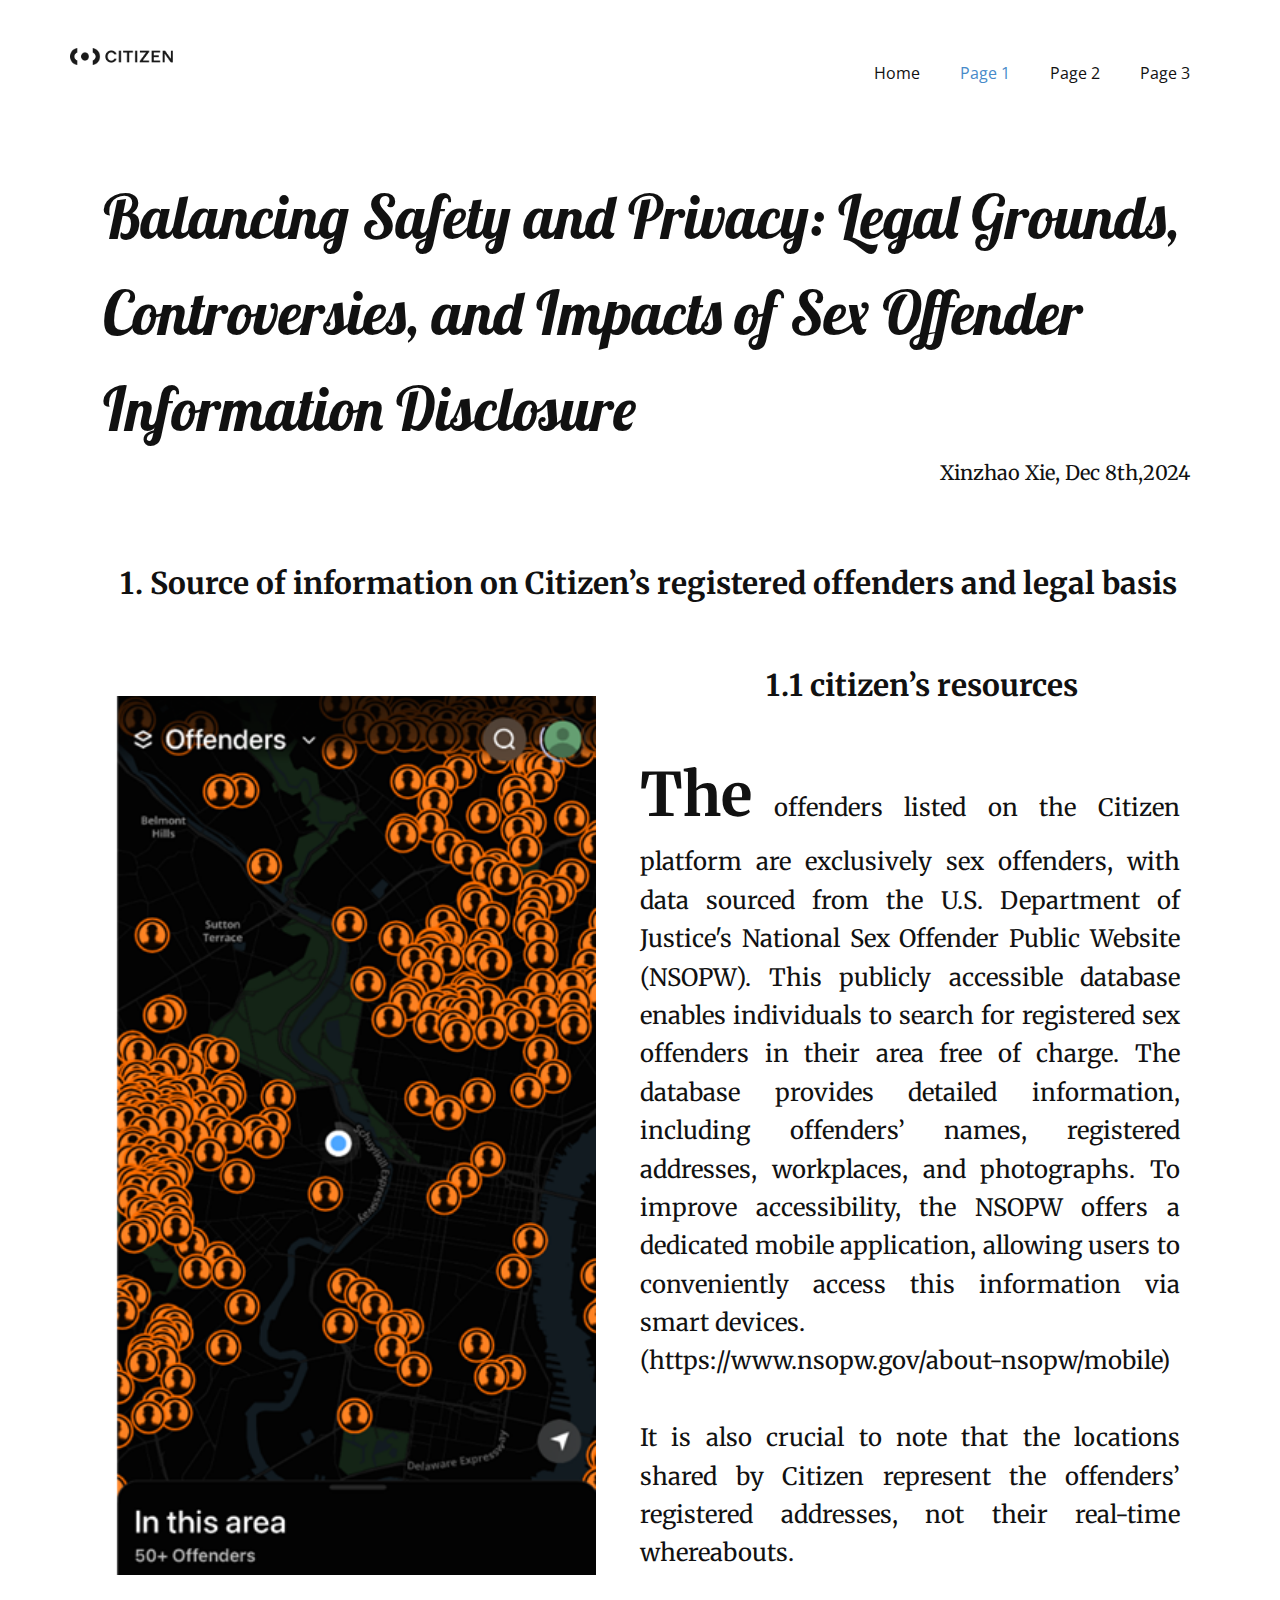
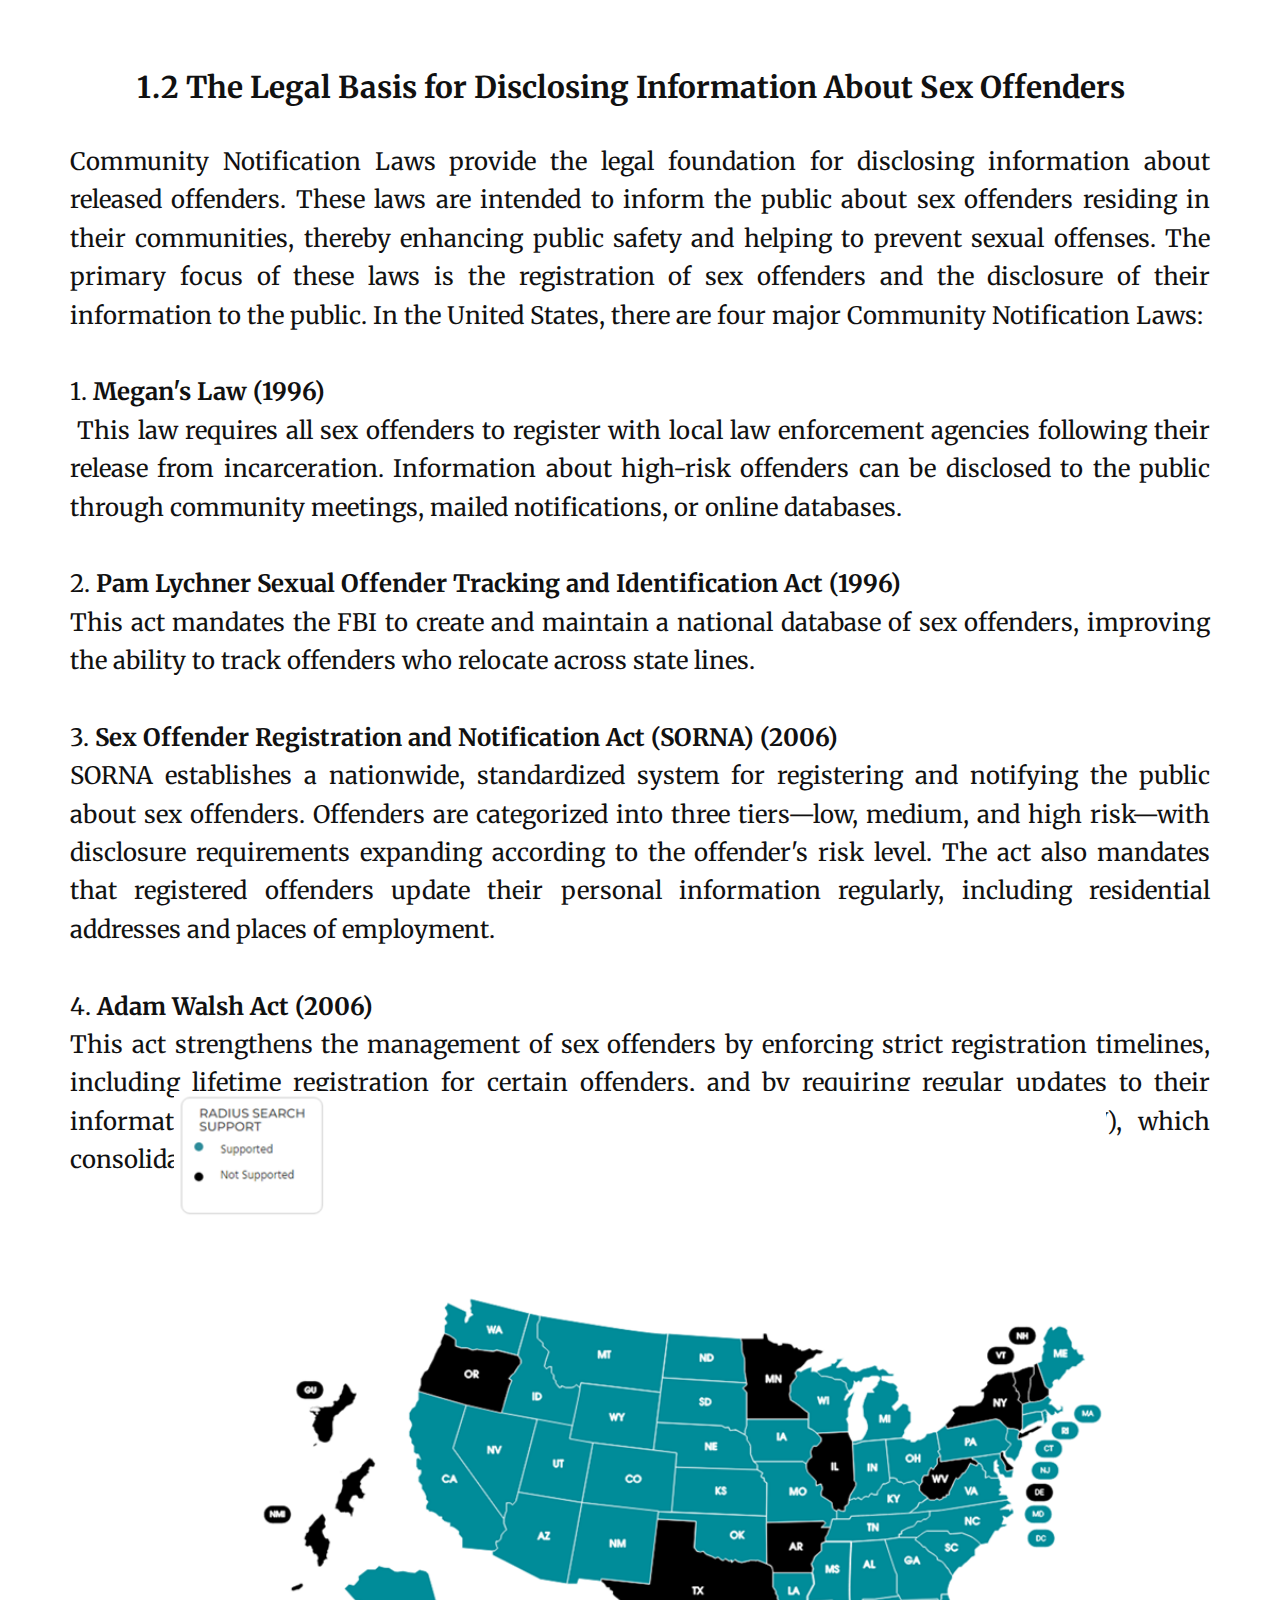
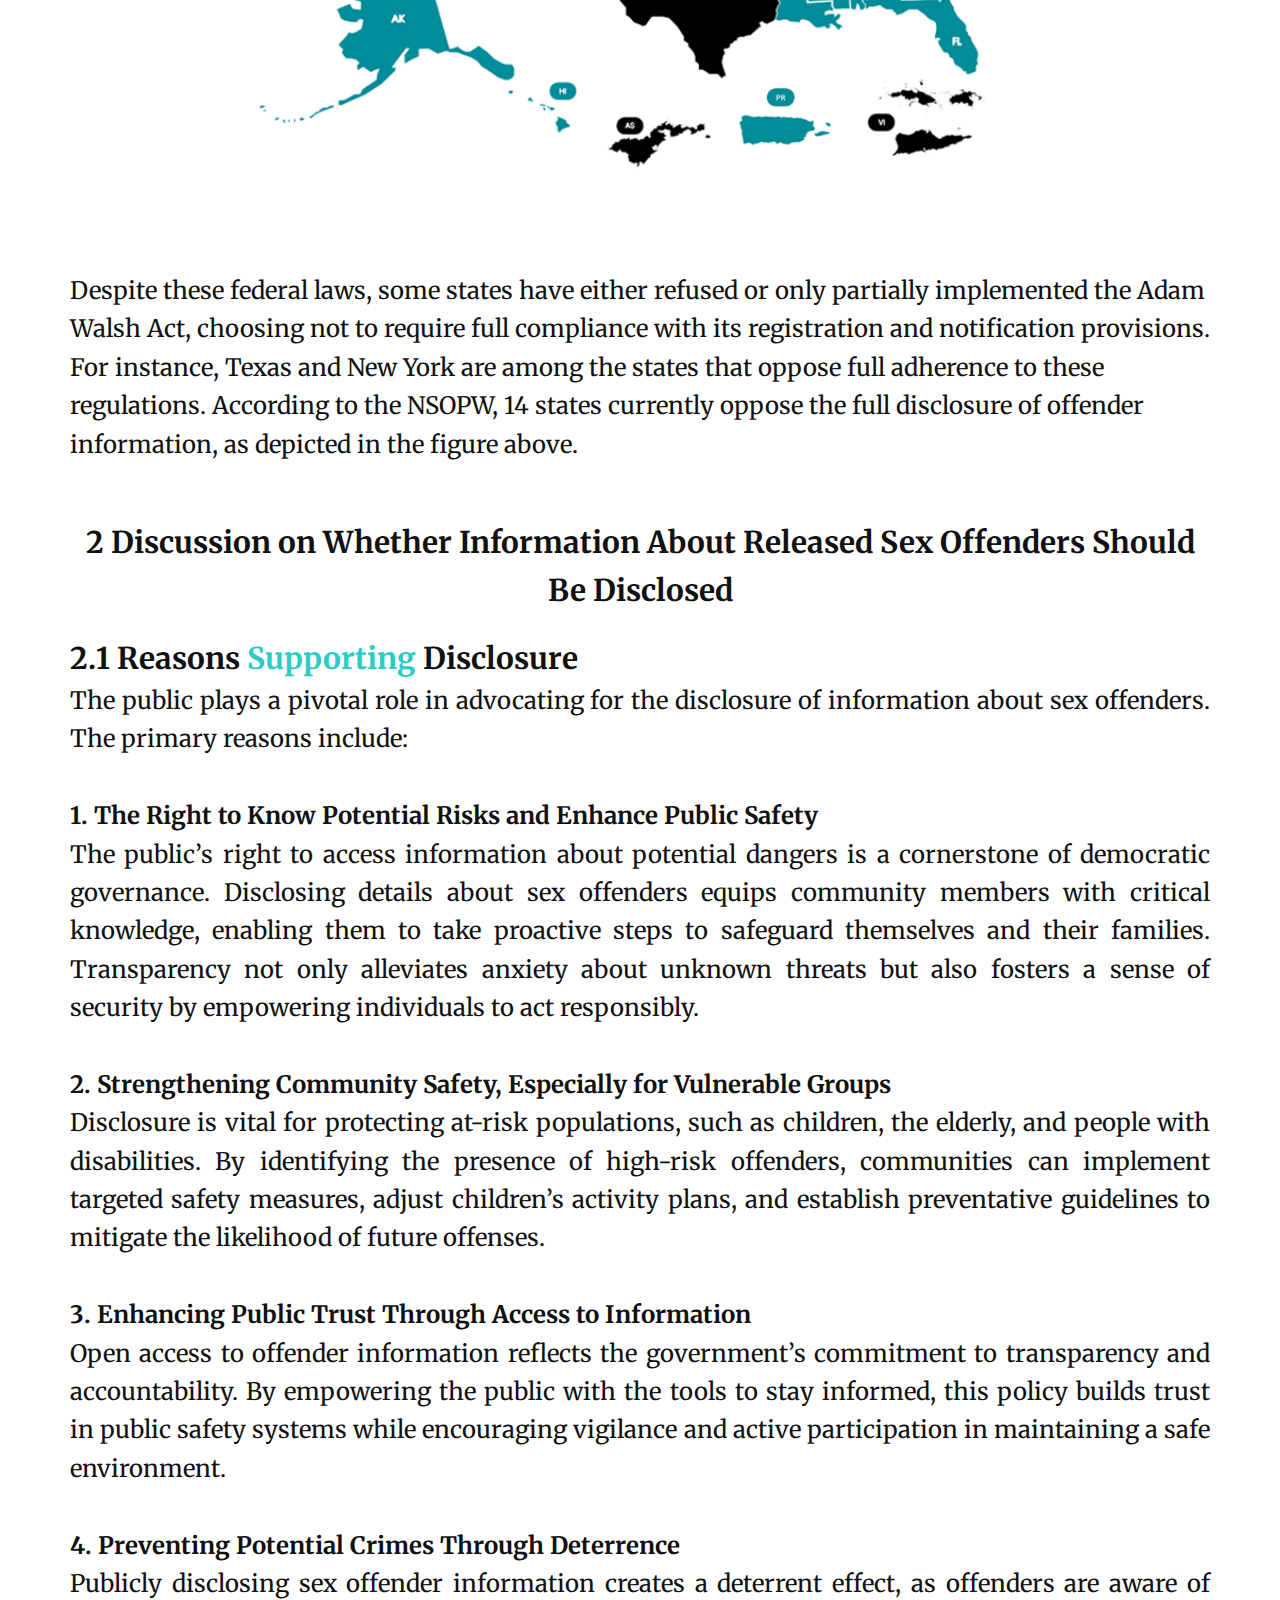
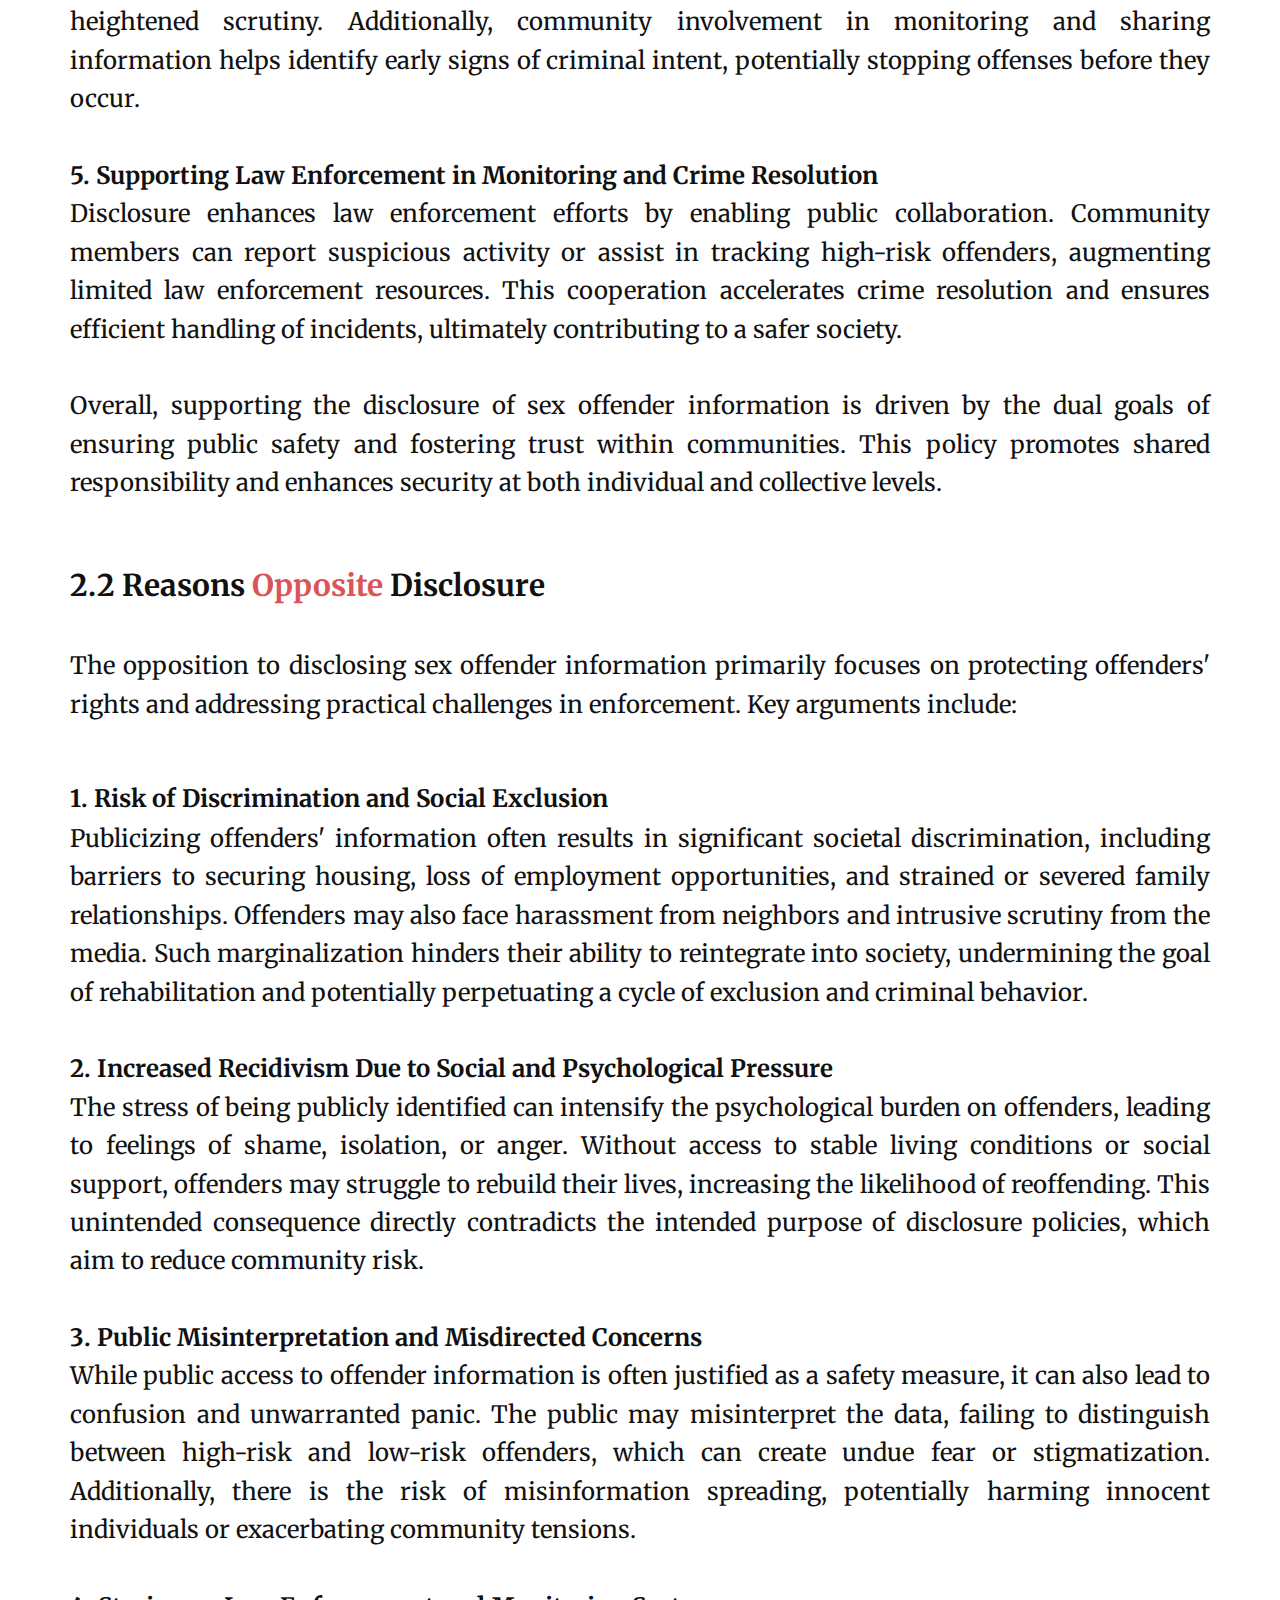
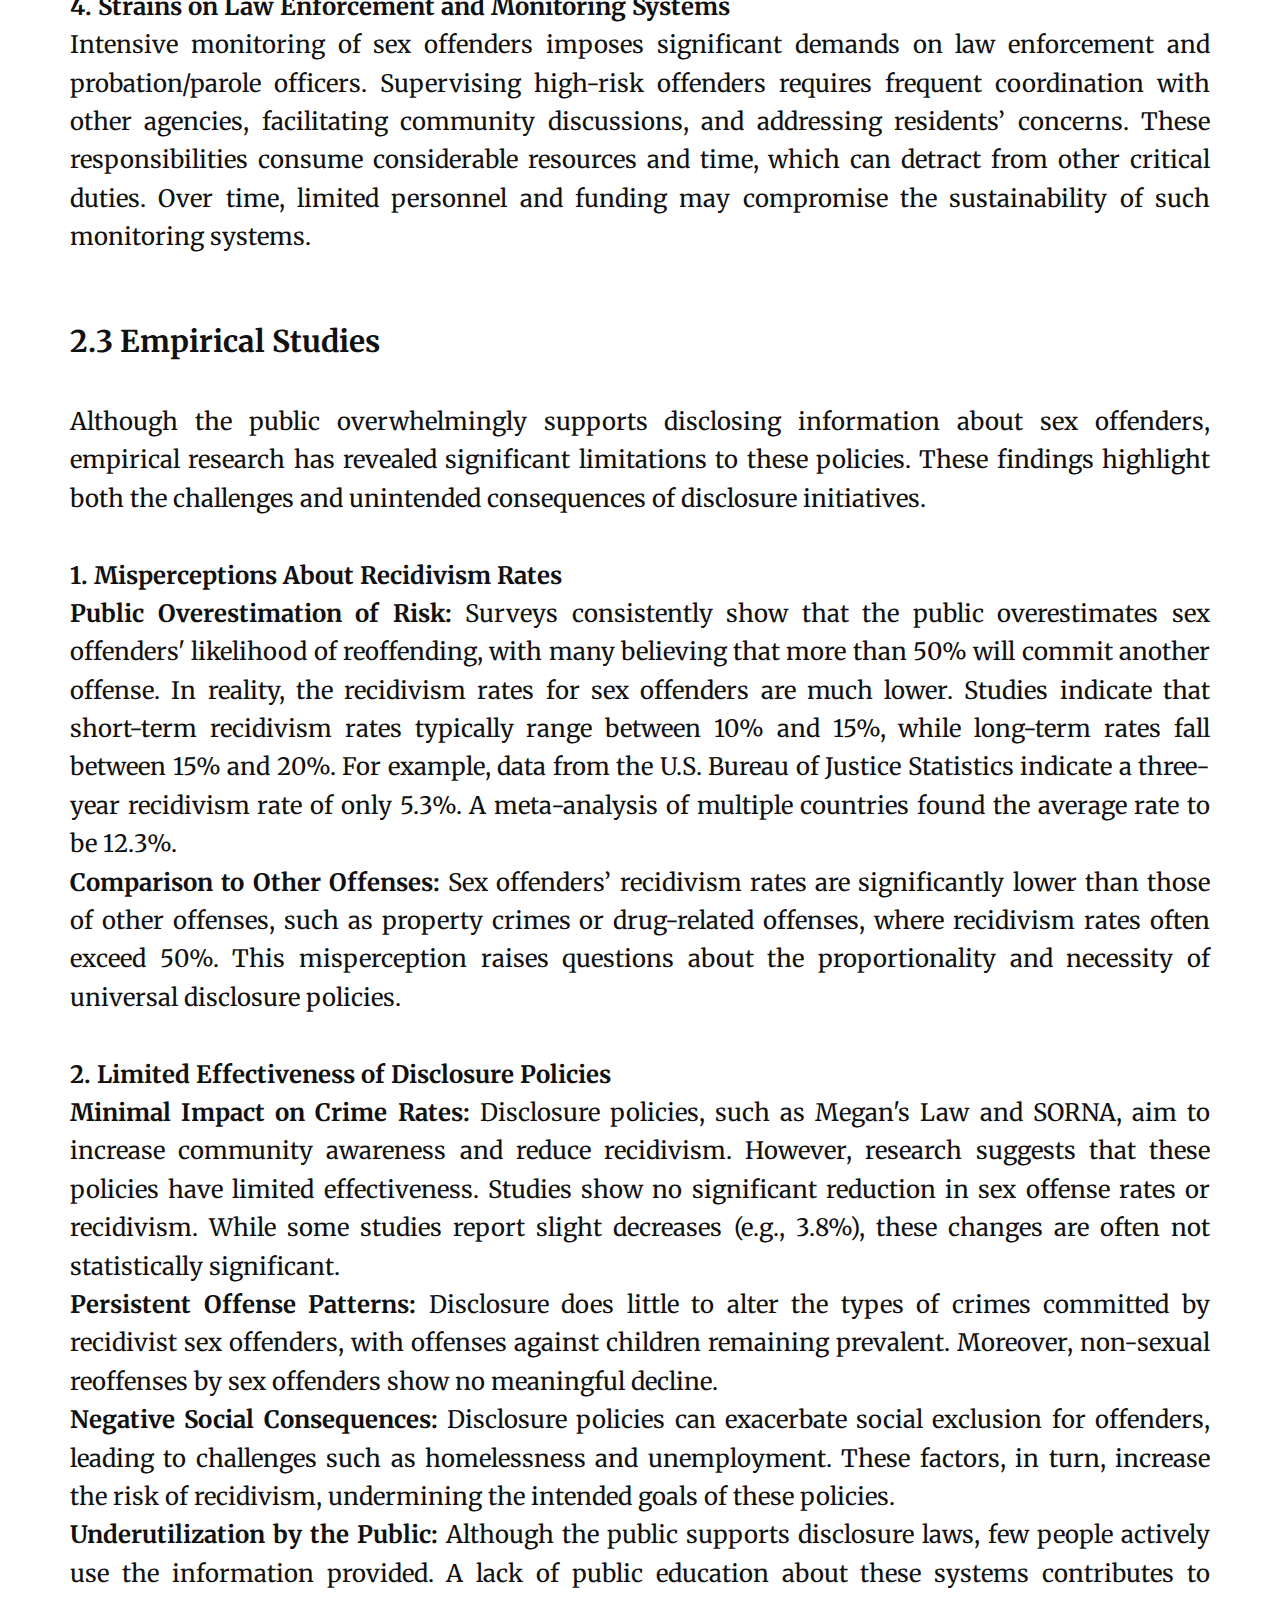
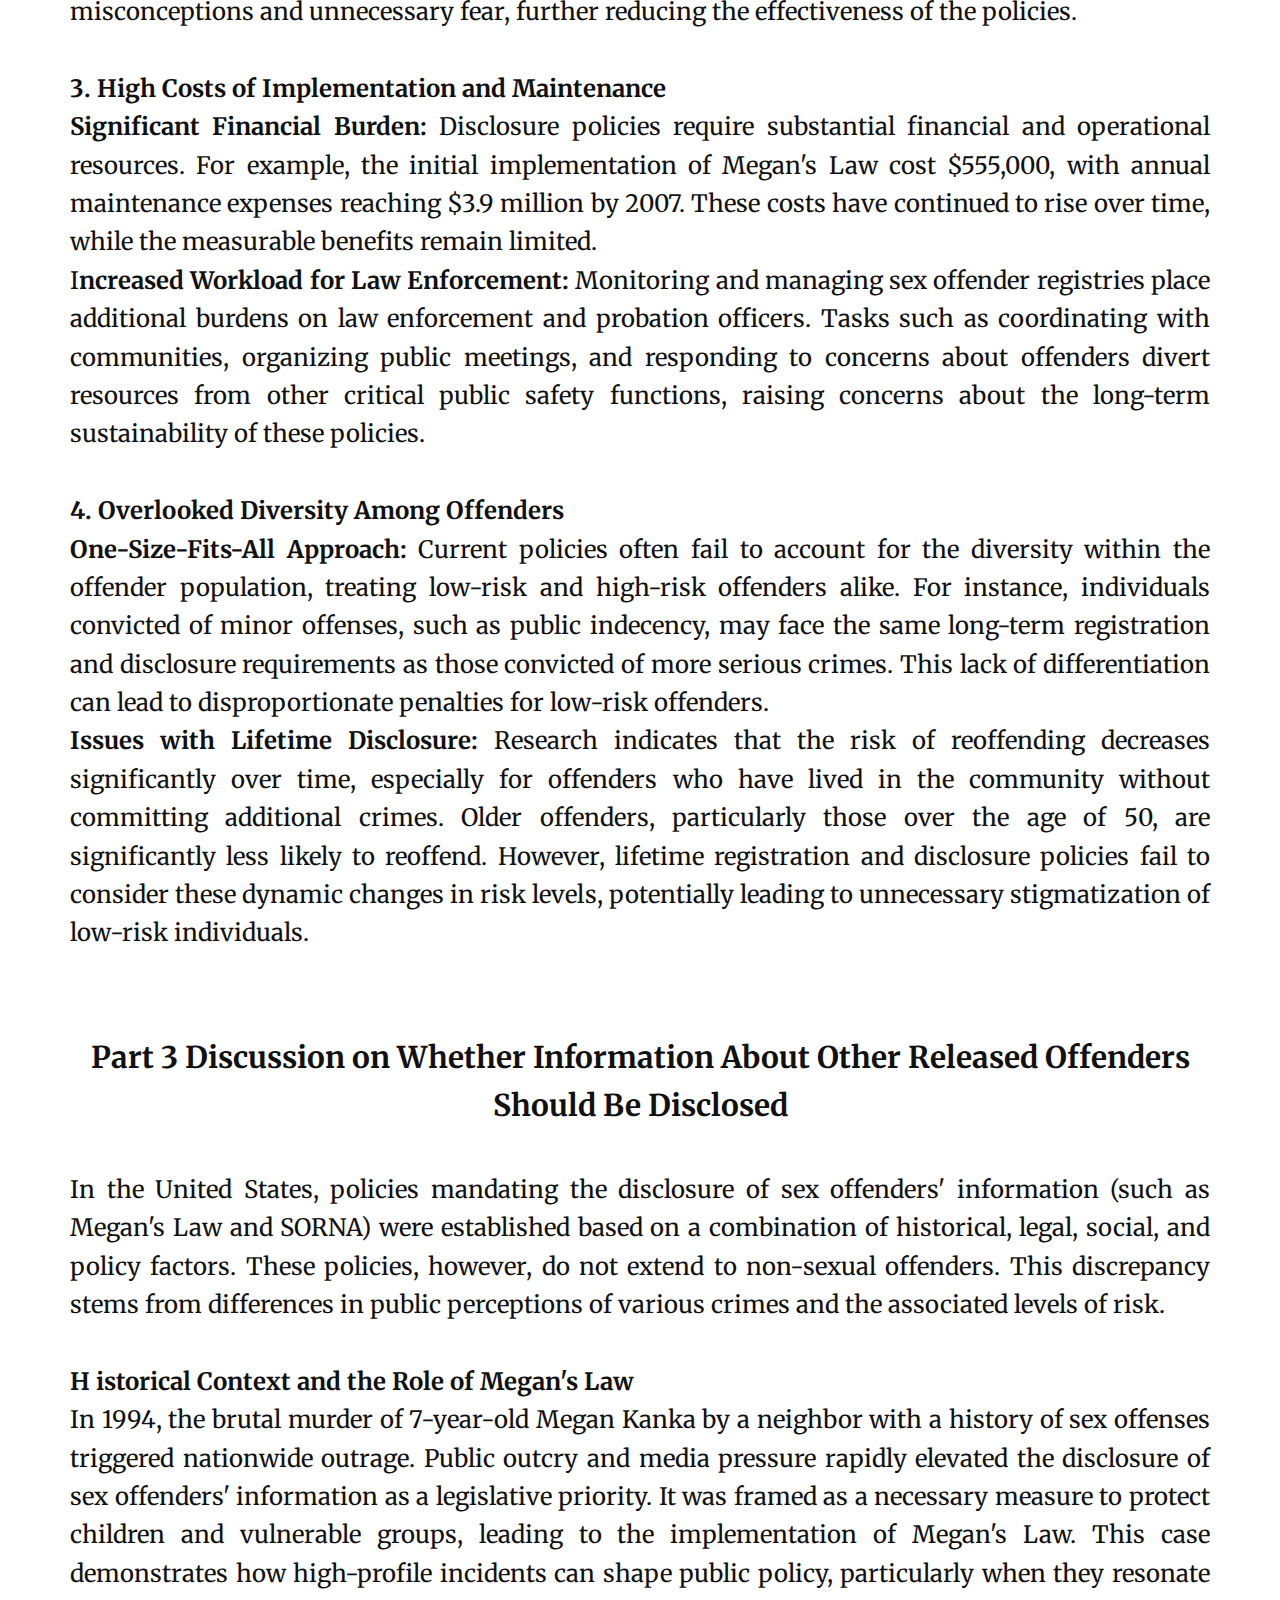
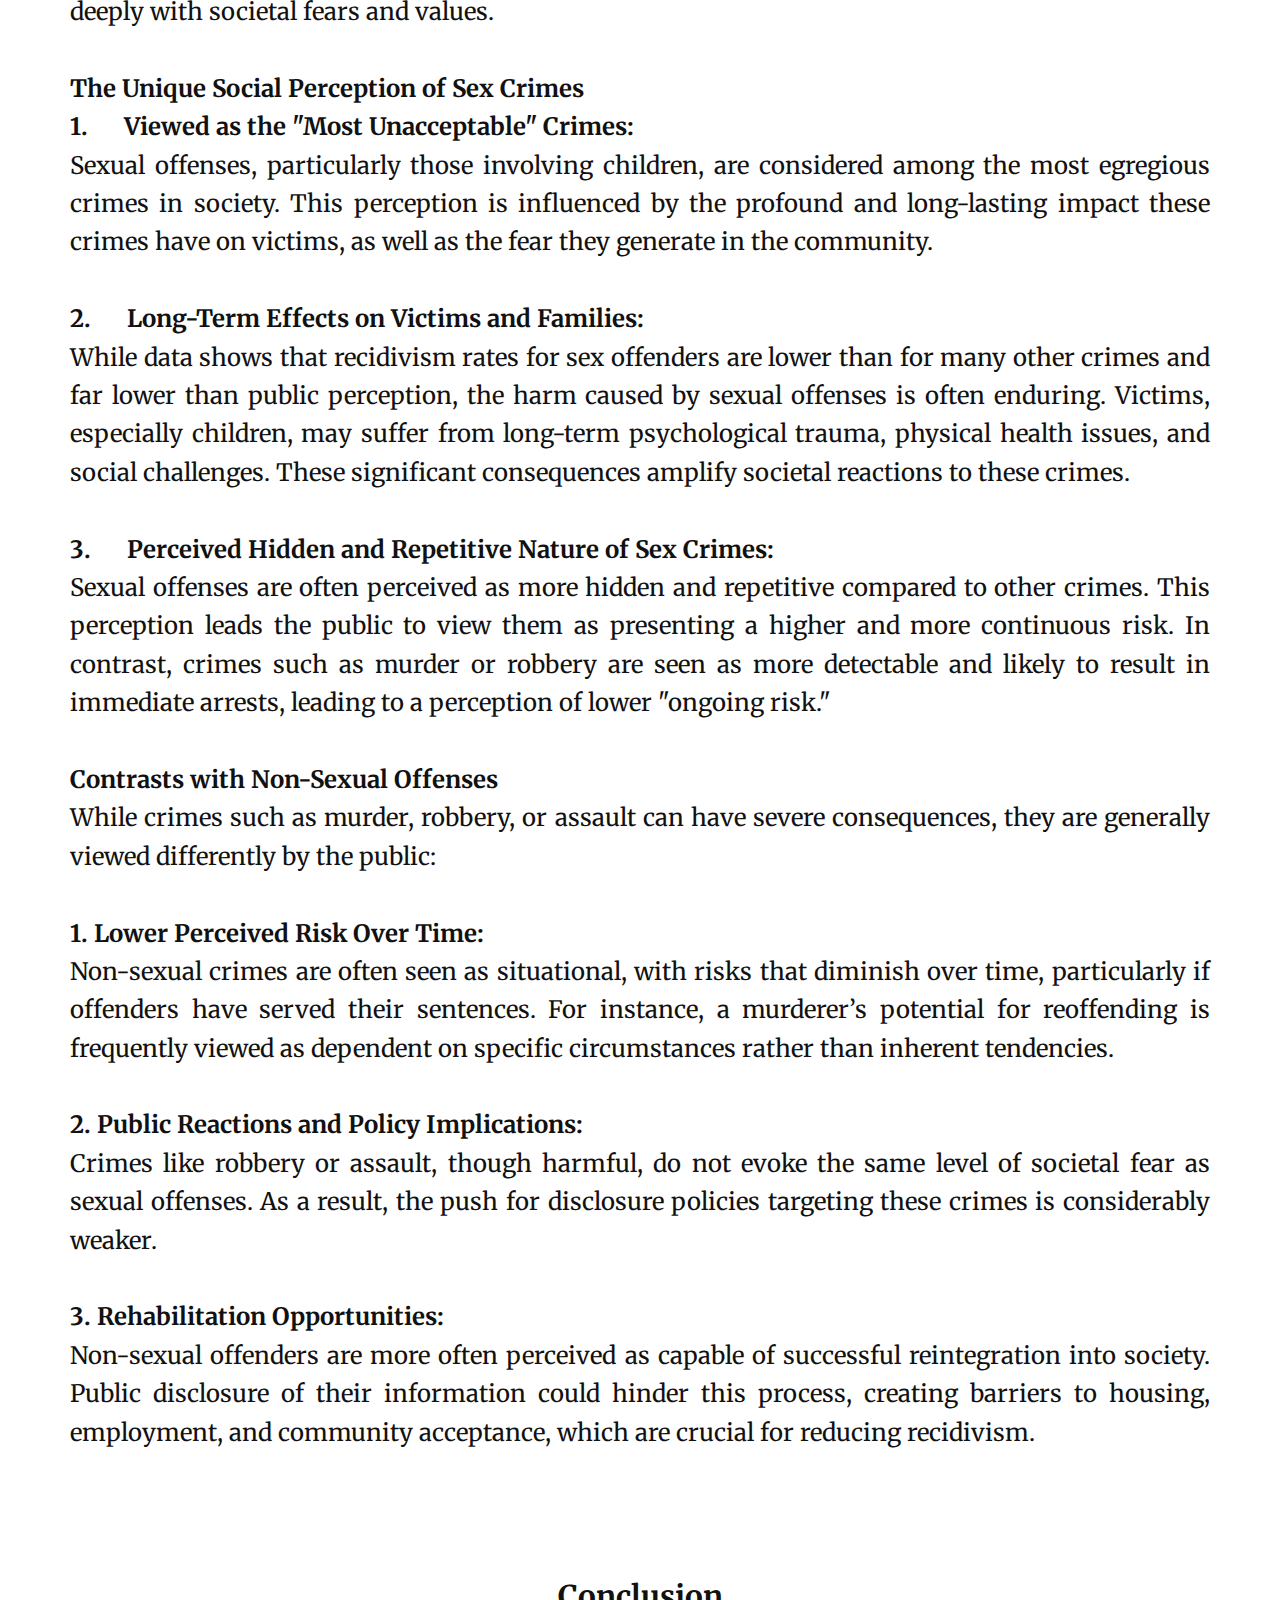
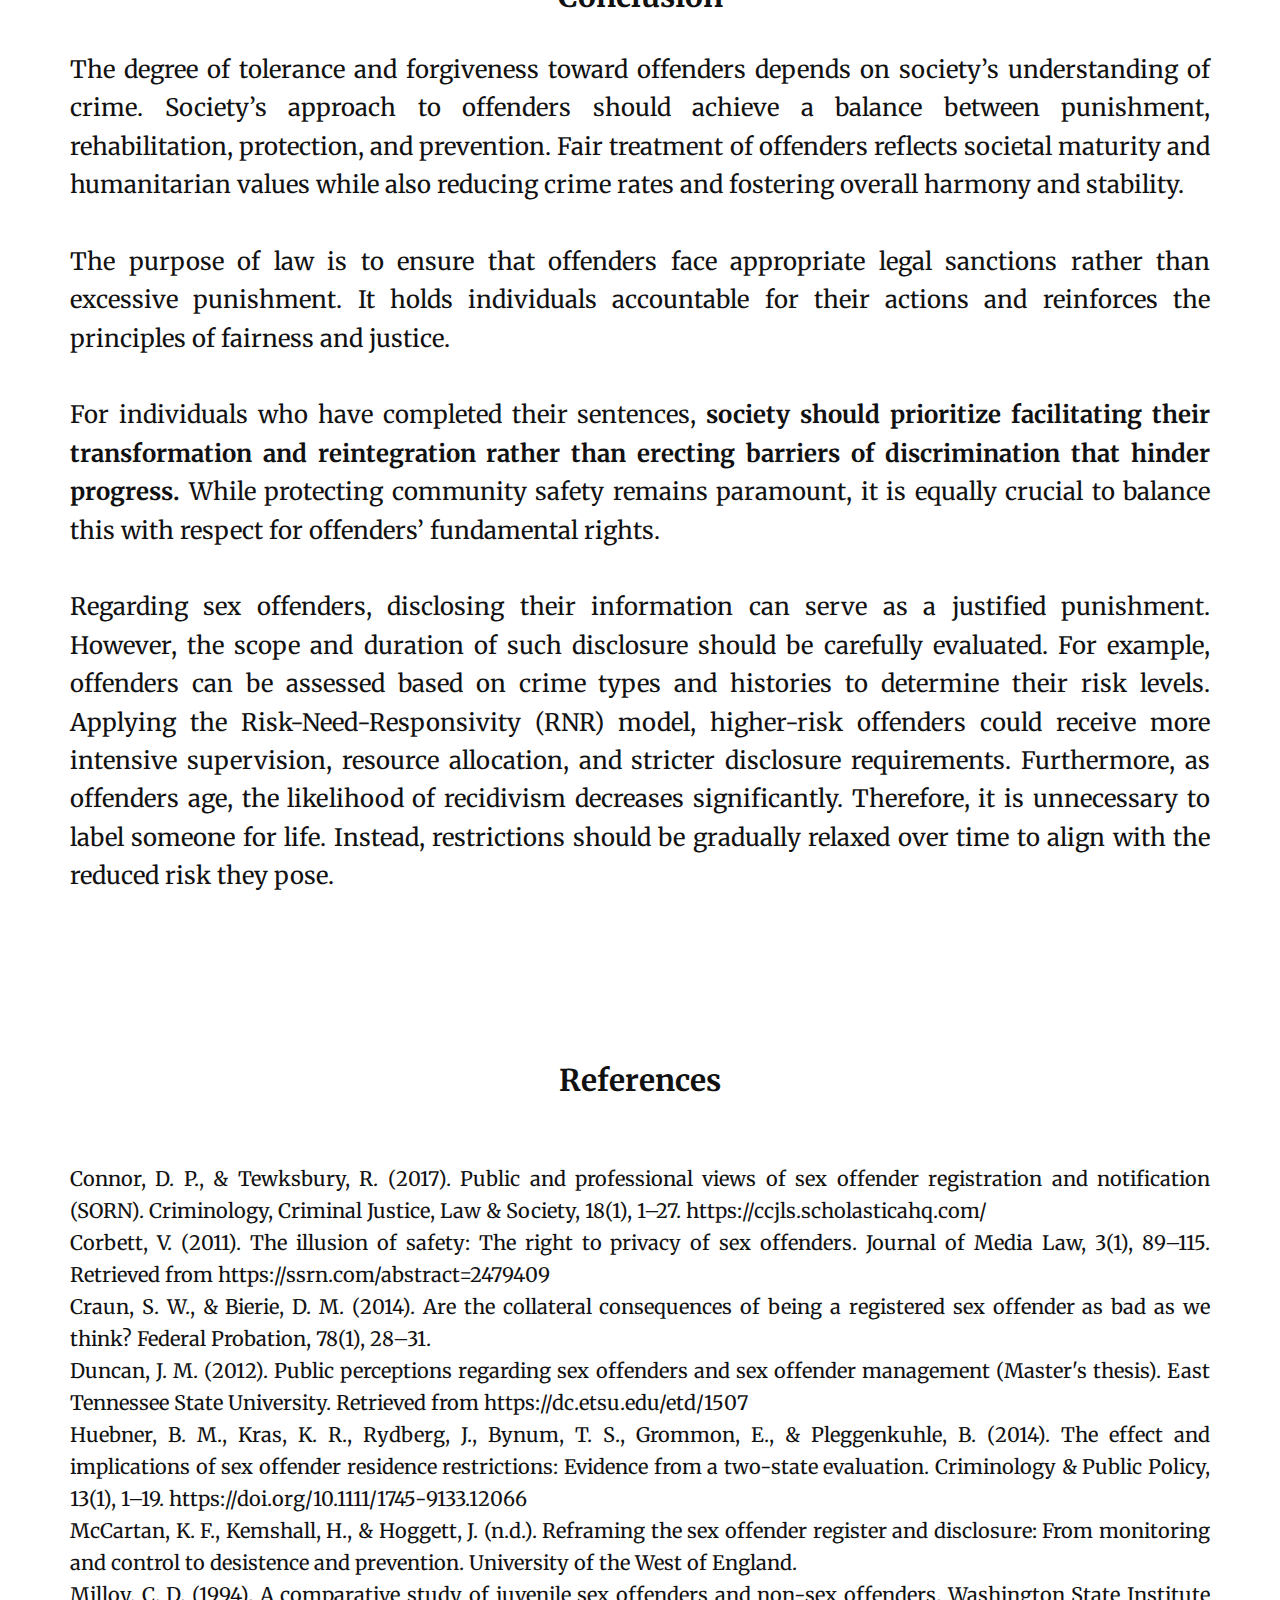
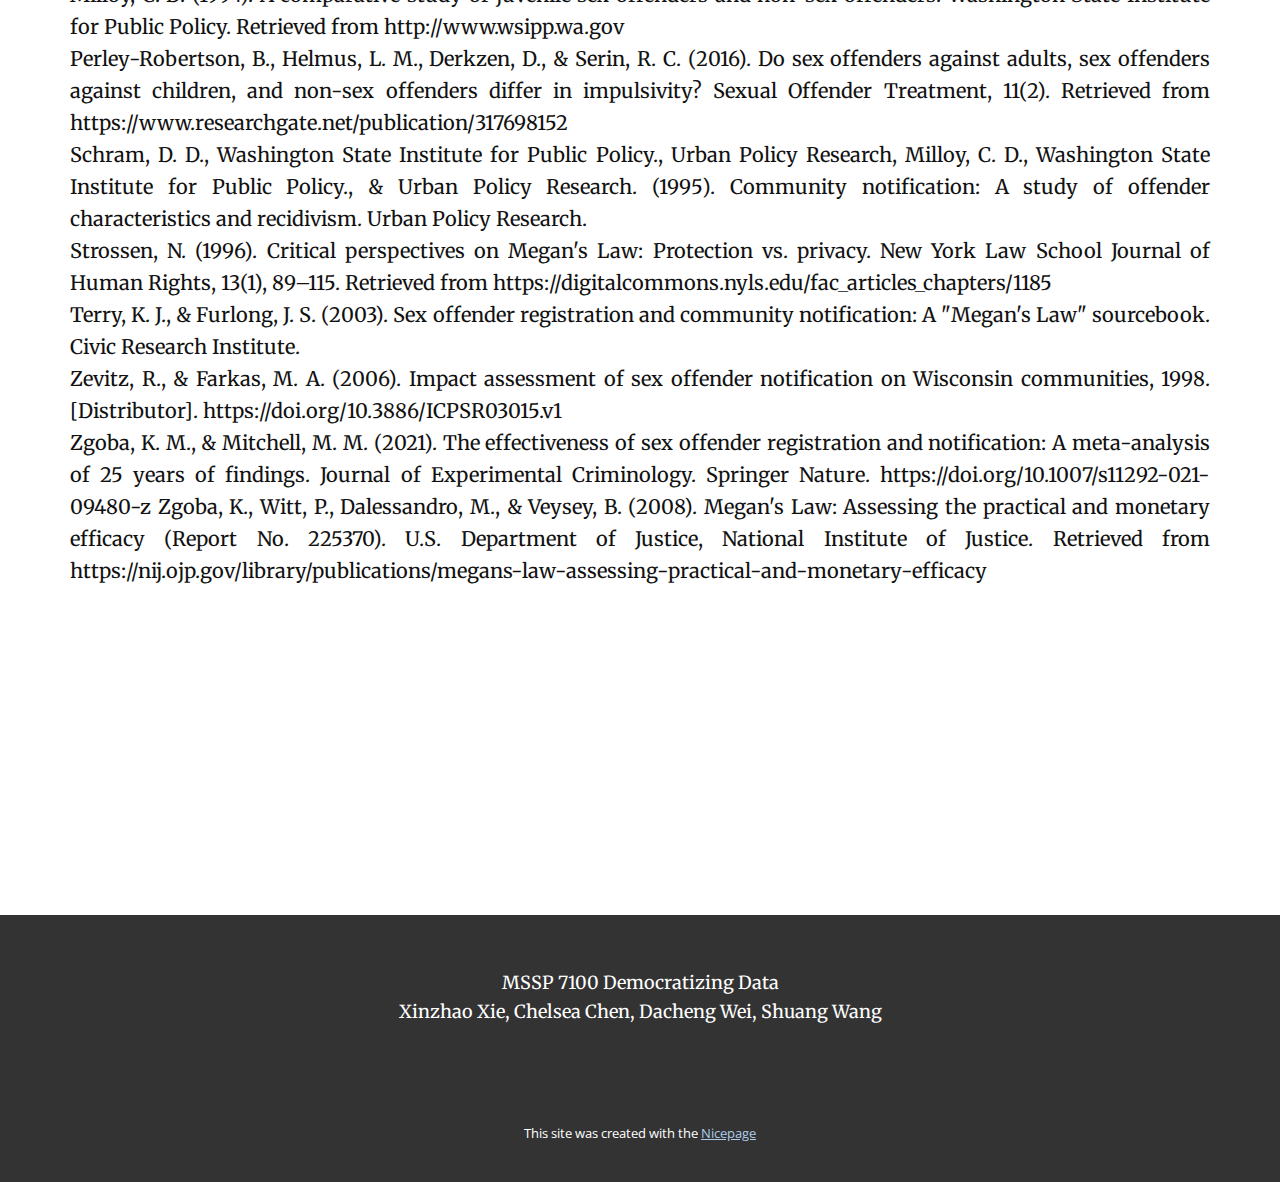
==== Page-1.html @ d33928ad "index file" ====
<!DOCTYPE html>
<html style="font-size: 16px;" lang="en"><head>
    <meta name="viewport" content="width=device-width, initial-scale=1.0">
    <meta charset="utf-8">
    <meta name="keywords" content="INTUITIVE">
    <meta name="description" content="">
    <title>Page 1</title>
    <link rel="stylesheet" href="nicepage.css" media="screen">
<link rel="stylesheet" href="Page-1.css" media="screen">
    <script class="u-script" type="text/javascript" src="jquery.js" defer=""></script>
    <script class="u-script" type="text/javascript" src="nicepage.js" defer=""></script>
    <meta name="generator" content="Nicepage 7.1.0, nicepage.com">
    <link id="u-theme-google-font" rel="stylesheet" href="https://fonts.googleapis.com/css?family=Roboto:100,100i,300,300i,400,400i,500,500i,700,700i,900,900i|Open+Sans:300,300i,400,400i,500,500i,600,600i,700,700i,800,800i">
    <link id="u-page-google-font" rel="stylesheet" href="https://fonts.googleapis.com/css?family=Lobster:400|Merriweather:300,300i,400,400i,700,700i,900,900i">
    
    
    
    
    
    
    
    <script type="application/ld+json">{
		"@context": "http://schema.org",
		"@type": "Organization",
		"name": "",
		"logo": "images/images.png"
}</script>
    <meta name="theme-color" content="#478ac9">
    <meta property="og:title" content="Page 1">
    <meta property="og:type" content="website">
  <meta data-intl-tel-input-cdn-path="intlTelInput/"></head>
  <body data-path-to-root="./" data-include-products="false" class="u-body u-xl-mode" data-lang="en"><header class="u-clearfix u-header u-header" id="sec-edac"><div class="u-clearfix u-sheet u-sheet-1">
        <a href="#" class="u-image u-logo u-image-1" data-image-width="560" data-image-height="90">
          <img src="images/images.png" class="u-logo-image u-logo-image-1">
        </a>
        <nav class="u-menu u-menu-one-level u-offcanvas u-menu-1">
          <div class="menu-collapse" style="font-size: 1rem; letter-spacing: 0px;">
            <a class="u-button-style u-custom-left-right-menu-spacing u-custom-padding-bottom u-custom-top-bottom-menu-spacing u-hamburger-link u-nav-link u-text-active-palette-1-base u-text-hover-palette-2-base" href="#">
              <svg class="u-svg-link" viewBox="0 0 24 24"><use xlink:href="#menu-hamburger"></use></svg>
              <svg class="u-svg-content" version="1.1" id="menu-hamburger" viewBox="0 0 16 16" x="0px" y="0px" xmlns:xlink="http://www.w3.org/1999/xlink" xmlns="http://www.w3.org/2000/svg"><g><rect y="1" width="16" height="2"></rect><rect y="7" width="16" height="2"></rect><rect y="13" width="16" height="2"></rect>
</g></svg>
            </a>
          </div>
          <div class="u-custom-menu u-nav-container">
            <ul class="u-nav u-unstyled u-nav-1"><li class="u-nav-item"><a class="u-button-style u-nav-link u-text-active-palette-1-base u-text-hover-palette-2-base" href="./" style="padding: 10px 20px;">Home</a>
</li><li class="u-nav-item"><a class="u-button-style u-nav-link u-text-active-palette-1-base u-text-hover-palette-2-base" href="Page-1.html" style="padding: 10px 20px;">Page 1</a>
</li><li class="u-nav-item"><a class="u-button-style u-nav-link u-text-active-palette-1-base u-text-hover-palette-2-base" href="Page-2.html" style="padding: 10px 20px;">Page 2</a>
</li><li class="u-nav-item"><a class="u-button-style u-nav-link u-text-active-palette-1-base u-text-hover-palette-2-base" href="Page-3.html" style="padding: 10px 20px;">Page 3</a>
</li></ul>
          </div>
          <div class="u-custom-menu u-nav-container-collapse">
            <div class="u-black u-container-style u-inner-container-layout u-opacity u-opacity-95 u-sidenav">
              <div class="u-inner-container-layout u-sidenav-overflow">
                <div class="u-menu-close"></div>
                <ul class="u-align-center u-nav u-popupmenu-items u-unstyled u-nav-2"><li class="u-nav-item"><a class="u-button-style u-nav-link" href="./">Home</a>
</li><li class="u-nav-item"><a class="u-button-style u-nav-link" href="Page-1.html">Page 1</a>
</li><li class="u-nav-item"><a class="u-button-style u-nav-link" href="Page-2.html">Page 2</a>
</li><li class="u-nav-item"><a class="u-button-style u-nav-link" href="Page-3.html">Page 3</a>
</li></ul>
              </div>
            </div>
            <div class="u-black u-menu-overlay u-opacity u-opacity-70"></div>
          </div>
        </nav>
      </div></header>
    <section class="u-clearfix u-section-1" id="sec-2800">
      <div class="u-clearfix u-sheet u-sheet-1">
        <p class="u-custom-font u-font-lobster u-text u-text-1"> Balancing Safety and Privacy: Legal Grounds, Controversies, and Impacts of Sex Offender Information Disclosure</p>
        <p class="u-align-right u-custom-font u-font-merriweather u-text u-text-default u-text-2">Xinzhao Xie, Dec 8th,2024 </p>
      </div>
    </section>
    <section class="u-clearfix u-section-2" id="sec-4680">
      <div class="u-clearfix u-sheet u-sheet-1">
        <p class="u-align-left u-text u-text-default u-text-1"></p>
      </div>
    </section>
    <section class="u-clearfix u-section-3" id="sec-c174">
      <div class="u-clearfix u-sheet u-sheet-1">
        <div class="data-layout-selected u-clearfix u-expanded-width u-layout-wrap u-layout-wrap-1">
          <div class="u-layout" style="">
            <div class="u-layout-row" style="">
              <div class="u-container-style u-layout-cell u-size-30 u-layout-cell-1">
                <div class="u-container-layout u-container-layout-1">
                  <p class="u-align-center u-custom-font u-font-merriweather u-text u-text-1">1. Source of information on Citizen’s registered offenders and legal basis</p>
                  <img class="custom-expanded u-image u-image-1" src="images/image.png" data-image-width="322" data-image-height="588">
                </div>
              </div>
              <div class="u-container-style u-layout-cell u-size-30 u-layout-cell-2">
                <div class="u-container-layout u-container-layout-2">
                  <h2 class="u-align-center u-custom-font u-font-merriweather u-text u-text-default u-text-2"> 1.1 citizen’s resources&nbsp;</h2>
                  <p class="u-align-justify u-custom-font u-font-merriweather u-text u-text-3">
                    <br>
                    <span style="font-size: 3.75rem; font-weight: 700;">The</span> offenders listed on the Citizen platform are exclusively sex offenders, with data sourced from the U.S. Department of Justice's National Sex Offender Public Website (NSOPW). This publicly accessible database enables individuals to search for registered sex offenders in their area free of charge. The database provides detailed information, including offenders’ names, registered addresses, workplaces, and photographs. To improve accessibility, the NSOPW offers a dedicated mobile application, allowing users to conveniently access this information via smart devices.<br>(https://www.nsopw.gov/about-nso​pw/mobile)<br>&nbsp;<br>It is also crucial to note that the locations shared by Citizen represent the offenders’ registered addresses, not their real-time whereabouts.
                  </p>
                </div>
              </div>
            </div>
          </div>
        </div>
        <h2 class="u-align-justify u-custom-font u-font-merriweather u-text u-text-default u-text-4"><b>1.2
The Legal Basis for Disclosing Information About Sex Offenders</b>
        </h2>
        <p class="u-align-justify u-custom-font u-font-merriweather u-text u-text-default u-text-5"> Community Notification Laws provide the legal foundation for disclosing
information about released offenders. These laws are intended to inform the
public about sex offenders residing in their communities, thereby enhancing
public safety and helping to prevent sexual offenses. The primary focus of
these laws is the registration of sex offenders and the disclosure of their
information to the public.
In the United States, there are four major
Community Notification Laws:&nbsp;<br>
          <br>1. <span style="font-weight: 700;">Megan's Law (1996)</span>
          <br>&nbsp;This law requires all sex offenders to register with local law enforcement
agencies following their release from incarceration. Information about
high-risk offenders can be disclosed to the public through community meetings,
mailed notifications, or online databases.&nbsp;<!--[if !supportLists]-->
          <br>
          <br>2.&nbsp;<b>Pam Lychner Sexual
Offender Tracking and Identification Act (1996)</b>
          <br> This act mandates the FBI to create and maintain a national database of sex
offenders, improving the ability to track offenders who relocate across state
lines.&nbsp;<!--[if !supportLists]-->
          <br>
          <br>3.&nbsp;<b>Sex Offender Registration and Notification Act (SORNA) (2006)</b>
          <br> SORNA establishes a nationwide, standardized system for registering and
notifying the public about sex offenders. Offenders are categorized into three
tiers—low, medium, and high risk—with disclosure requirements expanding
according to the offender's risk level. The act also mandates that registered
offenders update their personal information regularly, including residential
addresses and places of employment.&nbsp;<!--[if !supportLists]-->
          <br>
          <br>4.&nbsp;<b>Adam Walsh Act (2006)</b>
          <br> This act strengthens the management of sex offenders by enforcing strict
registration timelines, including lifetime registration for certain offenders,
and by requiring regular updates to their information. It also established the
National Sex Offender Public Website (NSOPW), which consolidates information
about all registered sex offenders nationwide.
        </p>
        <img class="u-image u-image-contain u-image-default u-image-2" src="images/image1.png" alt="" data-image-width="877" data-image-height="643">
      </div>
    </section>
    <section class="u-clearfix u-section-4" id="sec-2165">
      <div class="u-clearfix u-sheet u-sheet-1">
        <p class="u-custom-font u-font-merriweather u-text u-text-1">Despite these federal laws, some states have either refused or only partially implemented the Adam Walsh Act, choosing not to require full compliance with its registration and notification provisions. For inst​ance, Texas and New York are among the states that oppose full adherence to these regulations. According to the NSOPW, 14 states currently oppose the full disclosure of offender information, as depicted in the figure above.</p>
      </div>
    </section>
    <section class="u-clearfix u-section-5" id="sec-2bd7">
      <div class="u-clearfix u-sheet u-sheet-1">
        <p class="u-align-center u-custom-font u-font-merriweather u-text u-text-default u-text-1">2 Discussion on Whether Information About Released Sex Offenders Should Be Disclosed</p>
        <p class="u-align-justify u-custom-font u-font-merriweather u-text u-text-default u-text-2">
          <span style="font-size: 1.875rem; font-weight: 700;">2.1 Reasons <span class="u-text-palette-4-dark-1">Supporting</span> Disclosure
          </span>
          <br>The public plays a pivotal role in advocating for the disclosure of information about sex offenders. The primary reasons include:<br>
          <br>
          <span style="font-weight: 700;">1.	The Right to Know Potential Risks and Enhance Public Safety</span>
          <br>The public’s right to access information about potential dangers is a cornerstone of democratic governance. Disclosing details about sex offenders equips community members with critical knowledge, enabling them to take proactive steps to safeguard themselves and their families. Transparency not only alleviates anxiety about unknown threats but also fosters a sense of security by empowering individuals to act responsibly.<br>
          <br>
          <span style="font-weight: 700;">2.	Strengthening Community Safety, Especially for Vulnerable Groups</span>
          <br>Disclosure is vital for protecting at-risk populations, such as children, the elderly, and people with disabilities. By identifying the presence of high-risk offenders, communities can implement targeted safety measures, adjust children’s activity plans, and establish preventative guidelines to mitigate the likelihood of future offenses.<br>
          <br>
          <span style="font-weight: 700;">3.	Enhancing Public Trust Through Access to Information</span>
          <br>Open access to offender information reflects the government’s commitment to transparency and accountability. By empowering the public with the tools to stay informed, this policy builds trust in public safety systems while encouraging vigilance and active participation in maintaining a safe environment.<br>
          <br>
          <span style="font-weight: 700;">4.	Preventing Potential Crimes Through Deterrence</span>
          <br>Publicly disclosing sex offender information creates a deterrent effect, as offenders are aware of heightened scrutiny. Additionally, community involvement in monitoring and sharing information helps identify early signs of criminal intent, potentially stopping offenses before they occur.<br>
          <br>
          <span style="font-weight: 700;">5.	Supporting Law Enforcement in Monitoring and Crime Resolution</span>
          <br>Disclosure enhances law enforcement efforts by enabling public collaboration. Community members can report suspicious activity or assist in tracking high-risk offenders, augmenting limited law enforcement resources. This cooperation accelerates crime resolution and ensures efficient handling of incidents, ultimately contributing to a safer society.<br>
          <br>Overall, supporting the disclosure of sex offender information is driven by the dual goals of ensuring public safety and fostering trust within communities. This policy promotes shared responsibility and enhances security at both individual and collective levels.<br>
          <br>
        </p>
        <p class="u-align-justify u-custom-font u-font-merriweather u-text u-text-default u-text-3">
          <span style="font-weight: 700; font-size: 1.875rem;">2.2 Reasons <span class="u-text-palette-2-base">Opposite</span> Disclosure
          </span>
          <br>
          <br>The opposition to disclosing sex offender information primarily focuses on protecting offenders' rights and addressing practical challenges in enforcement. Key arguments include:<br>
          <span style="font-size: 1.875rem;">
            <br>
            <span style="font-size: 1.5rem; font-weight: 700;">1.	Risk of Discrimination and Social Exclusion</span>
          </span>
          <br>Publicizing offenders' information often results in significant societal discrimination, including barriers to securing housing, loss of employment opportunities, and strained or severed family relationships. Offenders may also face harassment from neighbors and intrusive scrutiny from the media. Such marginalization hinders their ability to reintegrate into society, undermining the goal of rehabilitation and potentially perpetuating a cycle of exclusion and criminal behavior.<br>
          <br>
          <span style="font-weight: 700;">2.	Increased Recidivism Due to Social and Psychological Pressure</span>
          <br>The stress of being publicly identified can intensify the psychological burden on offenders, leading to feelings of shame, isolation, or anger. Without access to stable living conditions or social support, offenders may struggle to rebuild their lives, increasing the likelihood of reoffending. This unintended consequence directly contradicts the intended purpose of disclosure policies, which aim to reduce community risk.<br>
          <span style="font-weight: 700;">
            <br>3.	Public Misinterpretation and Misdirected Concerns
          </span>
          <br>While public access to offender information is often justified as a safety measure, it can also lead to confusion and unwarranted panic. The public may misinterpret the data, failing to distinguish between high-risk and low-risk offenders, which can create undue fear or stigmatization. Additionally, there is the risk of misinformation spreading, potentially harming innocent individuals or exacerbating community tensions.<br>
          <span style="font-weight: 700;">
            <br>4.	Strains on Law Enforcement and Monitoring Systems
          </span>
          <br>Intensive monitoring of sex offenders imposes significant demands on law enforcement and probation/parole officers. Supervising high-risk offenders requires frequent coordination with other agencies, facilitating community discussions, and addressing residents’ concerns. These responsibilities consume considerable resources and time, which can detract from other critical duties. Over time, limited personnel and funding may compromise the sustainability of such monitoring systems.<br>
        </p>
        <p class="u-align-justify u-custom-font u-font-merriweather u-text u-text-default u-text-4">
          <span style="font-size: 1.875rem; font-weight: 700;"> 2.3 Empirical Studies</span>
          <br>
          <br>Although the public overwhelmingly supports disclosing information about sex offenders, empirical research has revealed significant limitations to these policies. These findings highlight both the challenges and unintended consequences of disclosure initiatives.<br>
          <br>
          <span style="font-weight: 700;">1. Misperceptions About Recidivism Rates<br>Public Overestimation of Risk:
          </span> Surveys consistently show that the public overestimates sex offenders' likelihood of reoffending, with many believing that more than 50% will commit another offense. In reality, the recidivism rates for sex offenders are much lower. Studies indicate that short-term recidivism rates typically range between 10% and 15%, while long-term rates fall between 15% and 20%. For example, data from the U.S. Bureau of Justice Statistics indicate a three-year recidivism rate of only 5.3%. A meta-analysis of multiple countries found the average rate to be 12.3%.<br>
          <span style="font-weight: 700;">Comparison to Other Offenses: </span>Sex offenders’ recidivism rates are significantly lower than those of other offenses, such as property crimes or drug-related offenses, where recidivism rates often exceed 50%. This misperception raises questions about the proportionality and necessity of universal disclosure policies.<br>
          <br>
          <span style="font-weight: 700;">2. Limited Effectiveness of Disclosure Policies<br>Minimal Impact on Crime Rates:
          </span> Disclosure policies, such as Megan's Law and SORNA, aim to increase community awareness and reduce recidivism. However, research suggests that these policies have limited effectiveness. Studies show no significant reduction in sex offense rates or recidivism. While some studies report slight decreases (e.g., 3.8%), these changes are often not statistically significant.&nbsp;<br>
          <span style="font-weight: 700;">Persistent Offense Patterns: </span>Disclosure does little to alter the types of crimes committed by recidivist sex offenders, with offenses against children remaining prevalent. Moreover, non-sexual reoffenses by sex offenders show no meaningful decline.&nbsp;<br>
          <span style="font-weight: 700;">Negative Social Consequences: </span>Disclosure policies can exacerbate social exclusion for offenders, leading to challenges such as homelessness and unemployment. These factors, in turn, increase the risk of recidivism, undermining the intended goals of these policies.&nbsp;<br>
          <span style="font-weight: 700;">Underutilization by the Public:</span> Although the public supports disclosure laws, few people actively use the information provided. A lack of public education about these systems contributes to misconceptions and unnecessary fear, further reducing the effectiveness of the policies.<br>
          <br>
          <span style="font-weight: 700;">3. High Costs of Implementation and Maintenance<br>Significant Financial Burden:
          </span> Disclosure policies require substantial financial and operational resources. For example, the initial implementation of Megan's Law cost $555,000, with annual maintenance expenses reaching $3.9 million by 2007. These costs have continued to rise over time, while the measurable benefits remain limited.&nbsp;<br>I<span style="font-weight: 700;">ncreased Workload for Law Enforcement:</span> Monitoring and managing sex offender registries place additional burdens on law enforcement and probation officers. Tasks such as coordinating with communities, organizing public meetings, and responding to concerns about offenders divert resources from other critical public safety functions, raising concerns about the long-term sustainability of these policies.<br>
          <span style="font-weight: 700;">
            <br>4. Overlooked Diversity Among Offenders<br>One-Size-Fits-All Approach:
          </span> Current policies often fail to account for the diversity within the offender population, treating low-risk and high-risk offenders alike. For instance, individuals convicted of minor offenses, such as public indecency, may face the same long-term registration and disclosure requirements as those convicted of more serious crimes. This lack of differentiation can lead to disproportionate penalties for low-risk offenders.&nbsp;<span style="font-weight: 700;">
            <br>Issues with Lifetime Disclosure: 
          </span>Research indicates that the risk of reoffending decreases significantly over time, especially for offenders who have lived in the community without committing additional crimes. Older offenders, particularly those over the age of 50, are significantly less likely to reoffend. However, lifetime registration and disclosure policies fail to consider these dynamic changes in risk levels, potentially leading to unnecessary stigmatization of low-risk individuals.
        </p>
        <p class="u-align-center u-custom-font u-font-merriweather u-text u-text-default u-text-5">
          <span style="font-size: 1.875rem; font-weight: 700;"> Part 3
Discussion on Whether Information About Other Released Offenders Should Be
Disclosed</span>
          <br>
        </p>
        <p class="u-align-justify u-custom-font u-font-merriweather u-text u-text-6"> In the United States, policies
mandating the disclosure of sex offenders' information (such as Megan's Law and
SORNA) were established based on a combination of historical, legal, social,
and policy factors. These policies, however, do not extend to non-sexual
offenders. This discrepancy stems from differences in public perceptions of
various crimes and the associated levels of risk.<br>
          <br>
          <span style="font-weight: 700;">H</span>
          <span style="font-weight: 700;">istorical Context and the Role
of Megan's Law</span>
          <br>In 1994, the brutal murder of
7-year-old Megan Kanka by a neighbor with a history of sex offenses triggered
nationwide outrage. Public outcry and media pressure rapidly elevated the
disclosure of sex offenders' information as a legislative priority. It was
framed as a necessary measure to protect children and vulnerable groups,
leading to the implementation of Megan's Law. This case demonstrates how
high-profile incidents can shape public policy, particularly when they resonate
deeply with societal fears and values.<br>&nbsp;<span style="font-weight: 700;">
            <br>The Unique Social Perception of Sex Crimes
          </span>
          <br>
          <span style="font-weight: 700;">1.&nbsp;&nbsp;&nbsp;&nbsp;&nbsp;
Viewed as the
"Most Unacceptable" Crimes:</span>
          <br> Sexual offenses, particularly those involving children, are considered among
the most egregious crimes in society. This perception is influenced by the
profound and long-lasting impact these crimes have on victims, as well as the
fear they generate in the community.&nbsp;<br>
          <span style="font-weight: 700;">
            <br>2.&nbsp;&nbsp;&nbsp;&nbsp;&nbsp;
Long-Term Effects on
Victims and Families:
          </span>
          <br> While data shows that recidivism rates for sex offenders are lower than for
many other crimes and far lower than public perception, the harm caused by
sexual offenses is often enduring. Victims, especially children, may suffer from
long-term psychological trauma, physical health issues, and social challenges.
These significant consequences amplify societal reactions to these crimes.&nbsp;<br>
          <span style="font-weight: 700;">
            <br>3.&nbsp;&nbsp;&nbsp;&nbsp;&nbsp;
Perceived Hidden and
Repetitive Nature of Sex Crimes:
          </span>
          <br> Sexual offenses are often perceived as more hidden and repetitive compared to
other crimes. This perception leads the public to view them as presenting a
higher and more continuous risk. In contrast, crimes such as murder or robbery
are seen as more detectable and likely to result in immediate arrests, leading
to a perception of lower "ongoing risk."&nbsp;<br>
          <br>
          <span style="font-weight: 700;">Contrasts with
Non-Sexual Offenses</span>
          <br>While
crimes such as murder, robbery, or assault can have severe consequences, they
are generally viewed differently by the public:&nbsp;<br>
          <span style="font-weight: 700;">
            <br>1. Lower Perceived Risk
Over Time:
          </span>
          <br> Non-sexual crimes are often seen as situational, with risks that diminish over
time, particularly if offenders have served their sentences. For instance, a
murderer’s potential for reoffending is frequently viewed as dependent on
specific circumstances rather than inherent tendencies.&nbsp;<br>
          <span style="font-weight: 700;">
            <br>2. Public Reactions and
Policy Implications:
          </span>
          <br> Crimes like robbery or assault, though harmful, do not evoke the same level of
societal fear as sexual offenses. As a result, the push for disclosure policies
targeting these crimes is considerably weaker.<br>&nbsp;<span style="font-weight: 700;">
            <br>3. Rehabilitation
Opportunities:
          </span>
          <br> Non-sexual offenders are more often perceived as capable of successful
reintegration into society. Public disclosure of their information could hinder
this process, creating barriers to housing, employment, and community
acceptance, which are crucial for reducing recidivism.
        </p>
        <p class="u-align-center u-custom-font u-font-merriweather u-text u-text-7"><b>Conclusion</b>
          <br>
          <br>
          <br>
        </p>
        <p class="u-align-justify u-custom-font u-font-merriweather u-text u-text-8"> The degree of tolerance and forgiveness toward offenders depends on
society’s understanding of crime. Society’s approach to offenders should
achieve a balance between punishment, rehabilitation, protection, and
prevention. Fair treatment of offenders reflects societal maturity and
humanitarian values while also reducing crime rates and fostering overall
harmony and stability.&nbsp;<br>
          <br>The purpose of law is to ensure that offenders face appropriate legal
sanctions rather than excessive punishment. It holds individuals accountable
for their actions and reinforces the principles of fairness and justice.&nbsp;<br>
          <br>For individuals who have completed their sentences, <b>society should
prioritize facilitating their transformation and reintegration rather than
erecting barriers of discrimination that hinder progress. </b>While protecting
community safety remains paramount, it is equally crucial to balance this with
respect for offenders’ fundamental rights.&nbsp;<br>
          <br>Regarding sex offenders, disclosing their information can serve as a
justified punishment. However, the scope and duration of such disclosure should
be carefully evaluated. For example, offenders can be assessed based on crime
types and histories to determine their risk levels. Applying the
Risk-Need-Responsivity (RNR) model, higher-risk offenders could receive more
intensive supervision, resource allocation, and stricter disclosure
requirements. Furthermore, as offenders age, the likelihood of recidivism decreases
significantly. Therefore, it is unnecessary to label someone for life. Instead,
restrictions should be gradually relaxed over time to align with the reduced
risk they pose.
        </p>
        <p class="u-align-center u-custom-font u-font-merriweather u-text u-text-9">References</p>
        <p class="u-align-justify u-custom-font u-font-merriweather u-text u-text-10"> Connor, D. P., &amp; Tewksbury, R. (2017). Public and professional
views of sex offender registration and notification (SORN). Criminology,
Criminal Justice, Law &amp; Society, 18(1), 1–27.
https://ccjls.scholasticahq.com/&nbsp;<br>Corbett, V. (2011). The illusion of safety: The right to
privacy of sex offenders. Journal of Media Law, 3(1), 89–115. Retrieved from
https://ssrn.com/abstract=2479409&nbsp;<br>Craun, S. W., &amp; Bierie, D. M. (2014). Are the
collateral consequences of being a registered sex offender as bad as we think?
Federal Probation, 78(1), 28–31.&nbsp;<br>Duncan, J. M. (2012). Public perceptions regarding sex
offenders and sex offender management (Master's thesis). East Tennessee State
University. Retrieved from https://dc.etsu.edu/etd/1507&nbsp;<br>Huebner, B. M., Kras, K. R., Rydberg, J., Bynum, T. S.,
Grommon, E., &amp; Pleggenkuhle, B. (2014). The effect and implications of sex
offender residence restrictions: Evidence from a two-state evaluation.
Criminology &amp; Public Policy, 13(1), 1–19.
https://doi.org/10.1111/1745-9133.12066&nbsp;<br>McCartan, K. F., Kemshall, H., &amp; Hoggett, J. (n.d.).
Reframing the sex offender register and disclosure: From monitoring and control
to desistence and prevention. University of the West of England.&nbsp;<br>Milloy, C. D. (1994). A comparative study of juvenile sex
offenders and non-sex offenders. Washington State Institute for Public Policy.
Retrieved from http://www.wsipp.wa.gov&nbsp;<br>Perley-Robertson, B., Helmus, L. M., Derkzen, D., &amp;
Serin, R. C. (2016). Do sex offenders against adults, sex offenders against
children, and non-sex offenders differ in impulsivity? Sexual Offender
Treatment, 11(2). Retrieved from
https://www.researchgate.net/publication/317698152&nbsp;<br>Schram, D. D., Washington State Institute for Public
Policy., Urban Policy Research, Milloy, C. D., Washington State Institute for
Public Policy., &amp; Urban Policy Research. (1995). Community notification: A
study of offender characteristics and recidivism. Urban Policy Research.&nbsp;<br>Strossen, N. (1996). Critical perspectives on Megan's
Law: Protection vs. privacy. New York Law School Journal of Human Rights,
13(1), 89–115. Retrieved from
https://digitalcommons.nyls.edu/fac_articles_chapters/1185&nbsp;<br>Terry, K. J., &amp; Furlong, J. S. (2003). Sex offender
registration and community notification: A "Megan's Law" sourcebook.
Civic Research Institute.&nbsp;<br>Zevitz, R., &amp; Farkas, M. A. (2006). Impact assessment
of sex offender notification on Wisconsin communities, 1998. [Distributor].
https://doi.org/10.3886/ICPSR03015.v1&nbsp;<br>Zgoba, K. M., &amp; Mitchell, M. M. (2021). The
effectiveness of sex offender registration and notification: A meta-analysis of
25 years of findings. Journal of Experimental Criminology. Springer Nature.
https://doi.org/10.1007/s11292-021-09480-z
Zgoba, K., Witt, P., Dalessandro, M., &amp; Veysey, B.
(2008). Megan's Law: Assessing the practical and monetary efficacy (Report No.
225370). U.S. Department of Justice, National Institute of Justice. Retrieved
from
https://nij.ojp.gov/library/publications/megans-law-assessing-practical-and-monetary-efficacy
&nbsp;
        </p>
      </div>
    </section>
    
    
    
    <footer class="u-align-center u-clearfix u-container-align-center u-footer u-grey-80 u-footer" id="sec-8e78"><div class="u-clearfix u-sheet u-valign-middle u-sheet-1">
        <p class="u-custom-font u-font-merriweather u-text u-text-1">MSSP 7100 Democratizing Data<br>Xinzhao Xie, Chelsea Chen, Dacheng Wei, Shuang Wang
        </p>
      </div></footer>
    <section class="u-backlink u-clearfix u-grey-80">
      <p class="u-text">
        <span>This site was created with the </span>
        <a class="u-link" href="https://nicepage.com/" target="_blank" rel="nofollow">
          <span>Nicepage</span>
        </a>
      </p>
    </section>
  
</body></html>
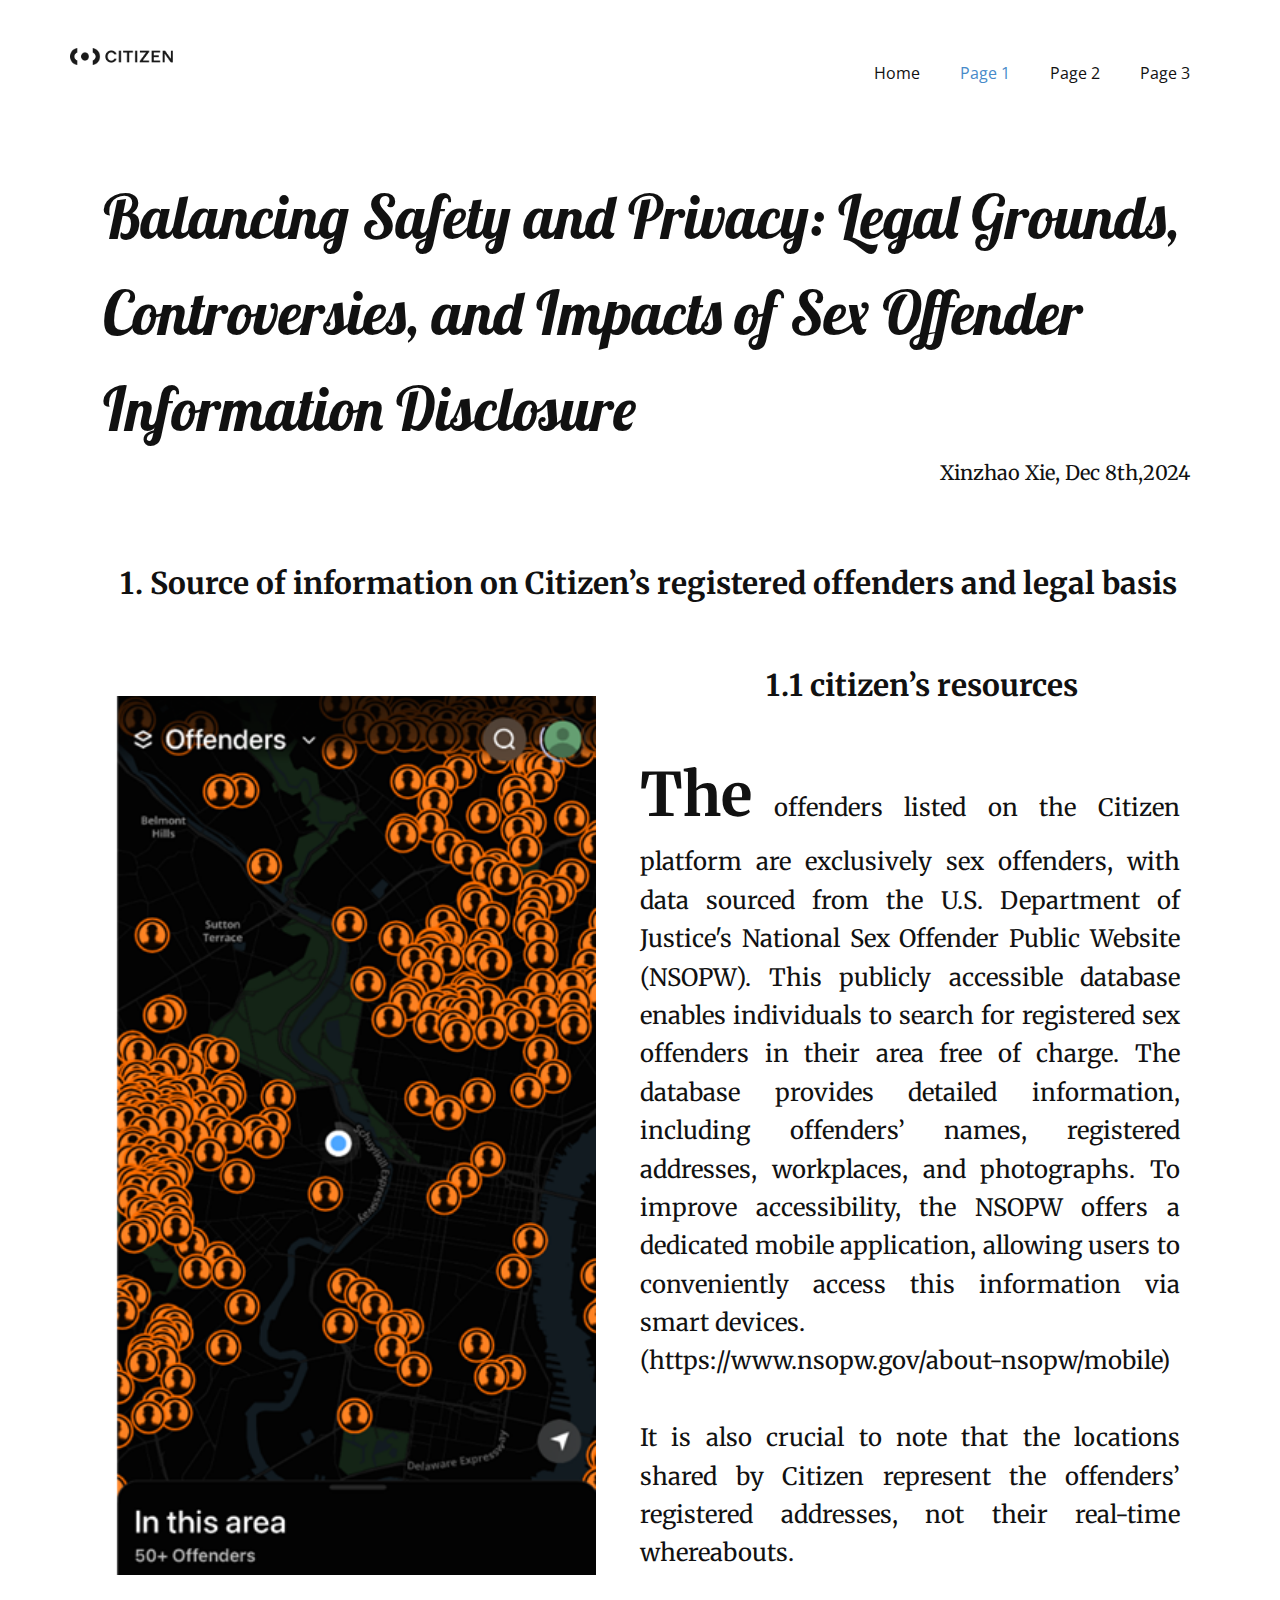
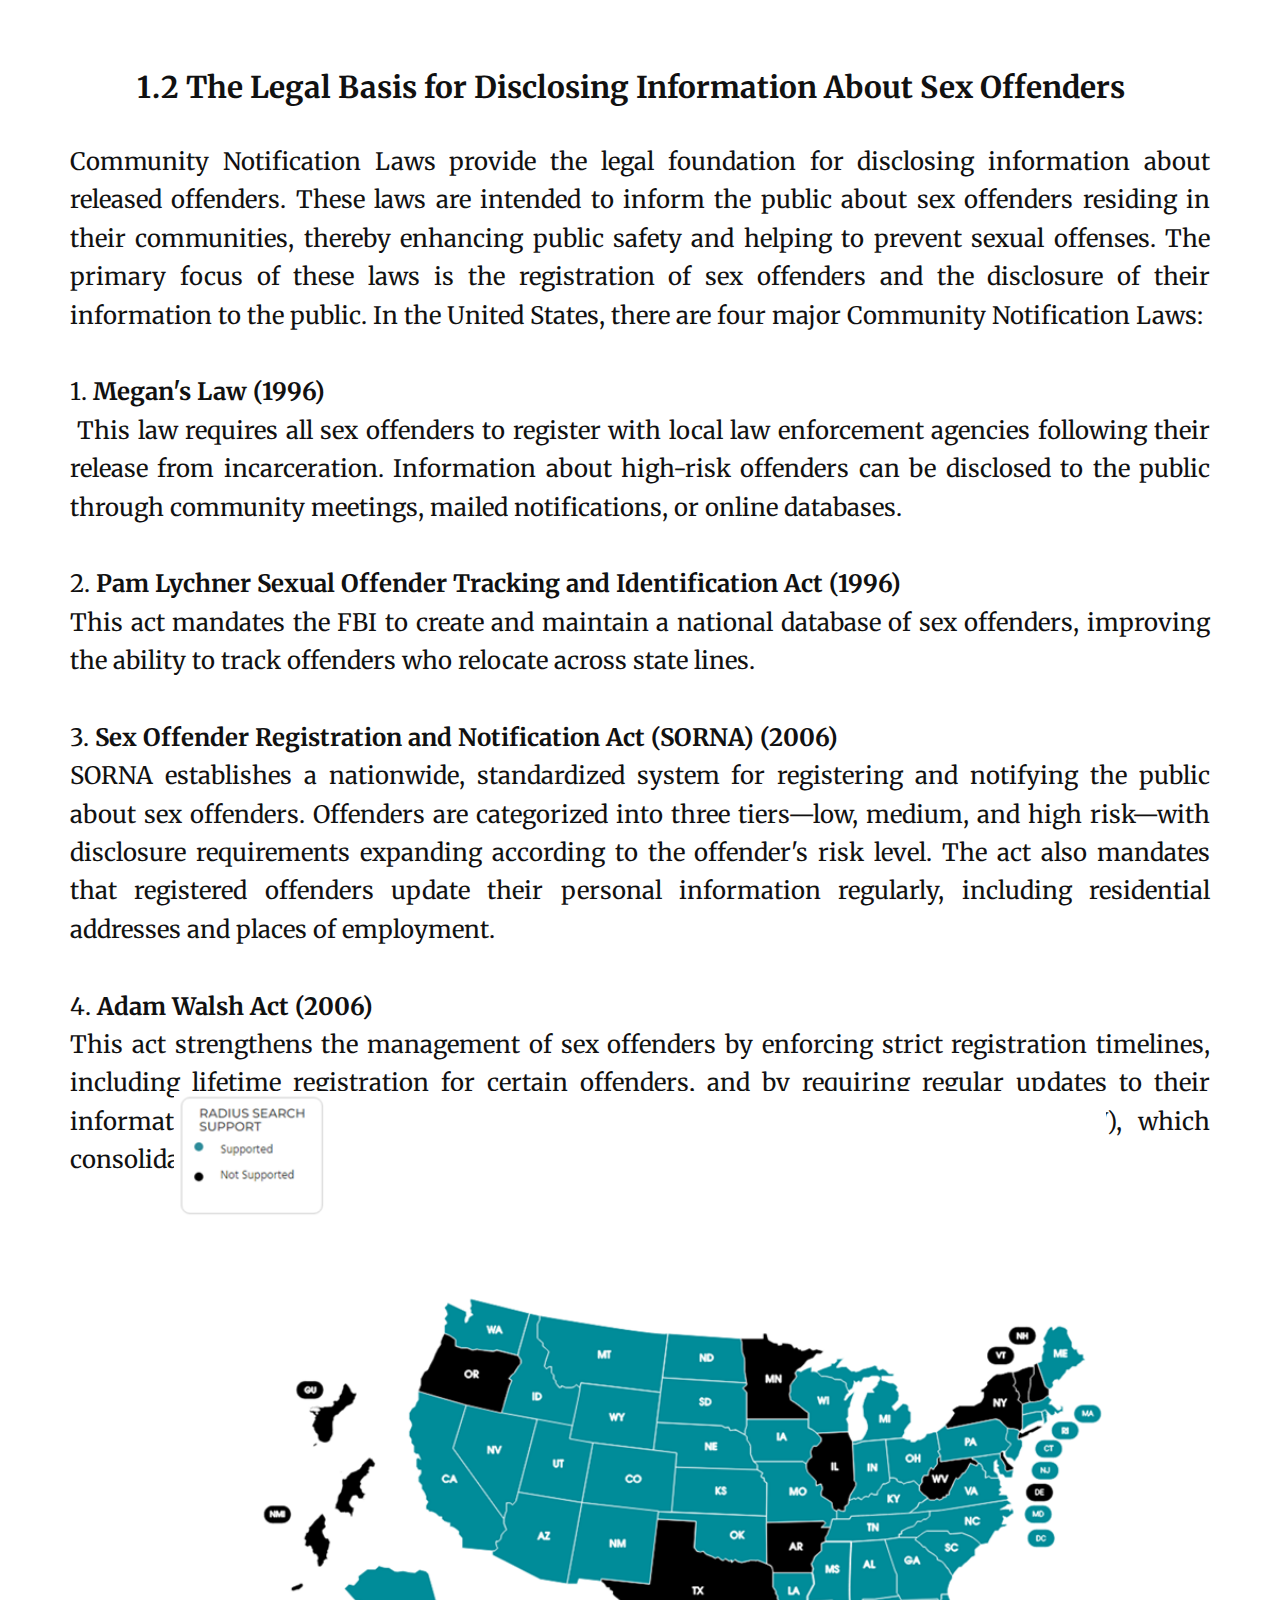
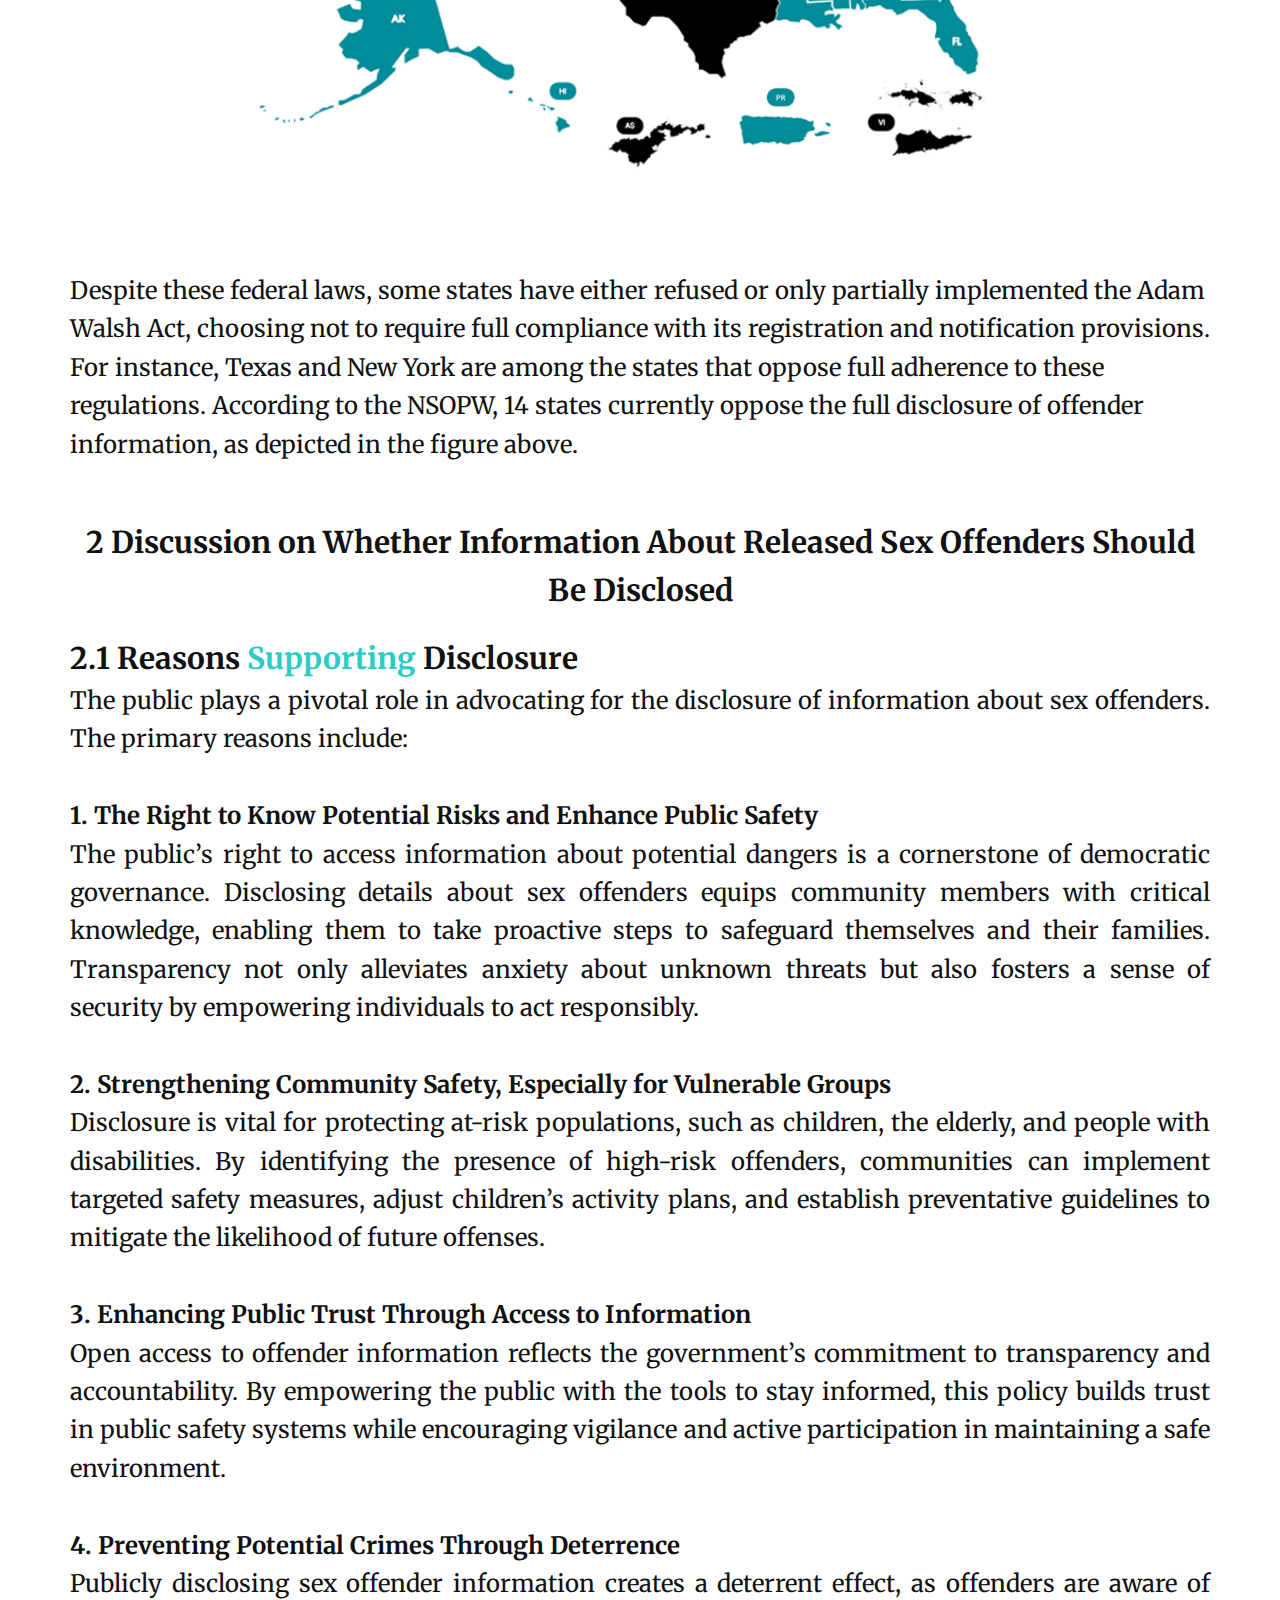
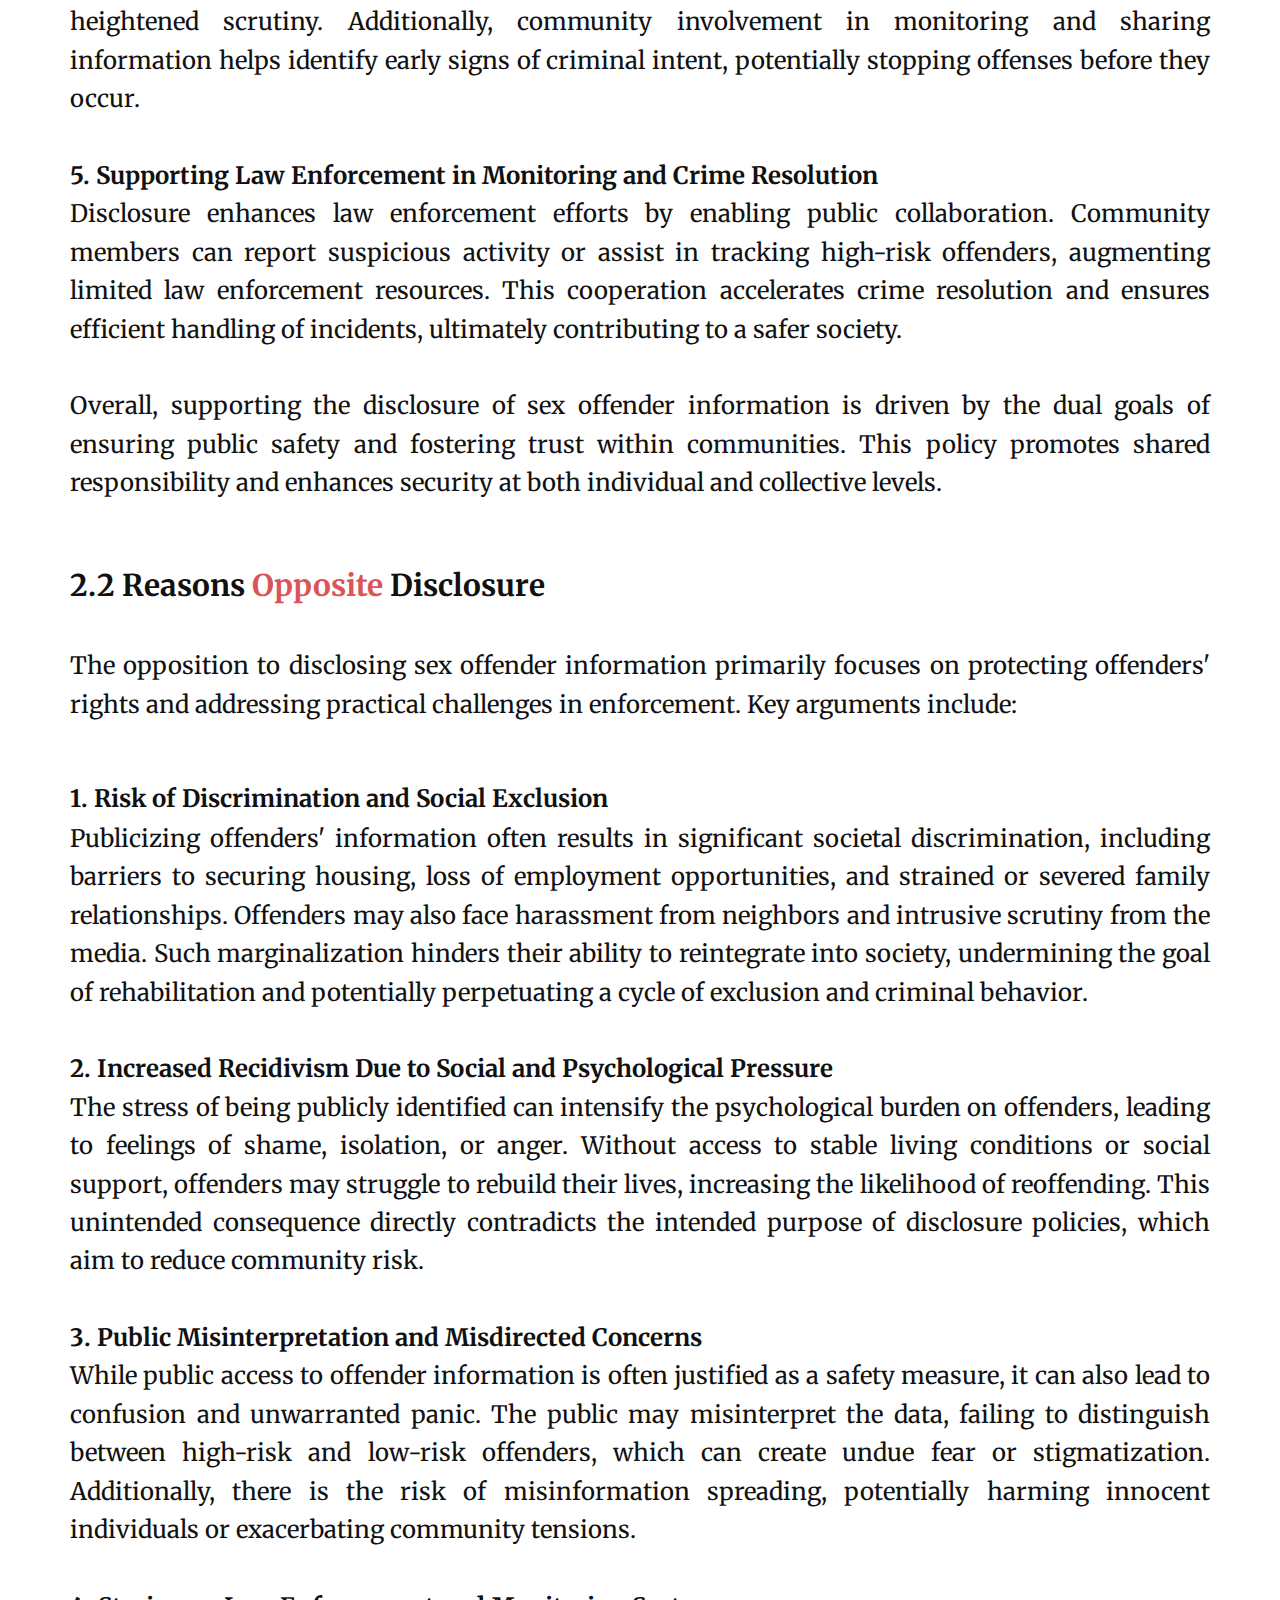
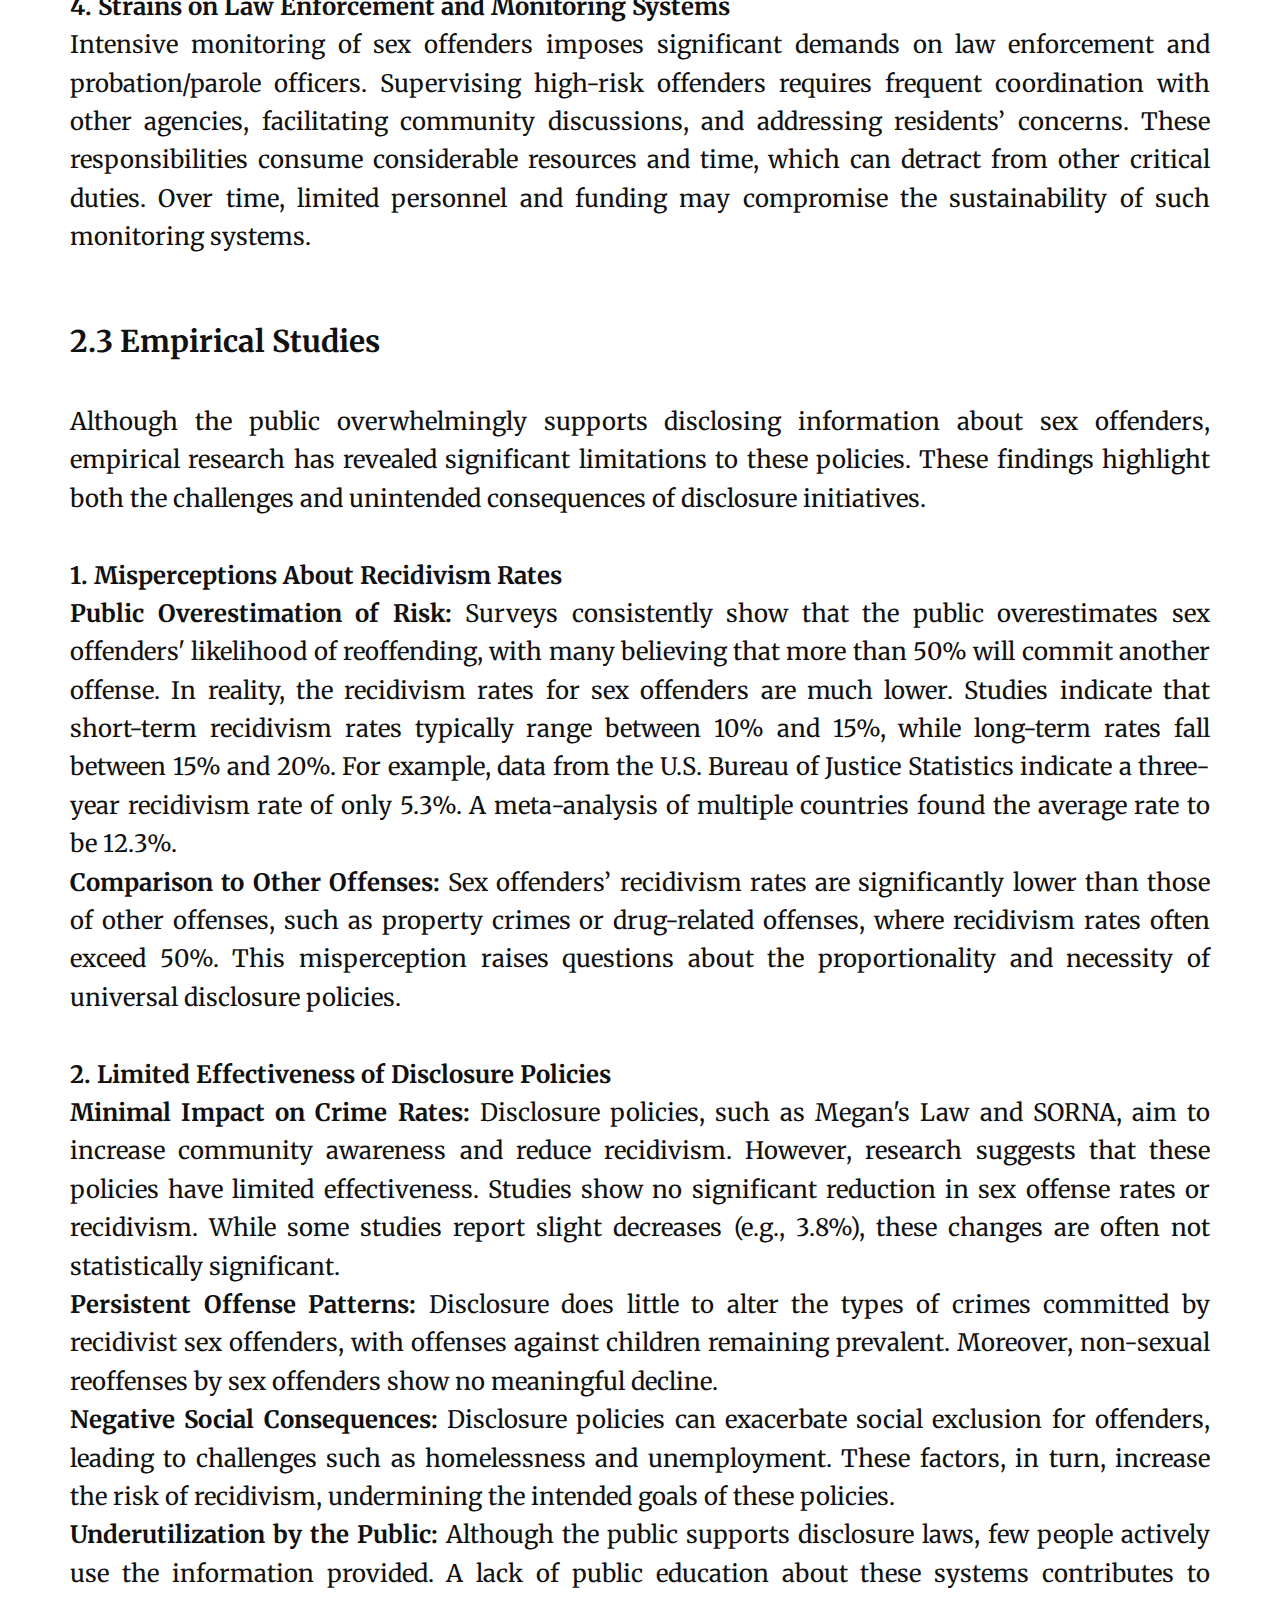
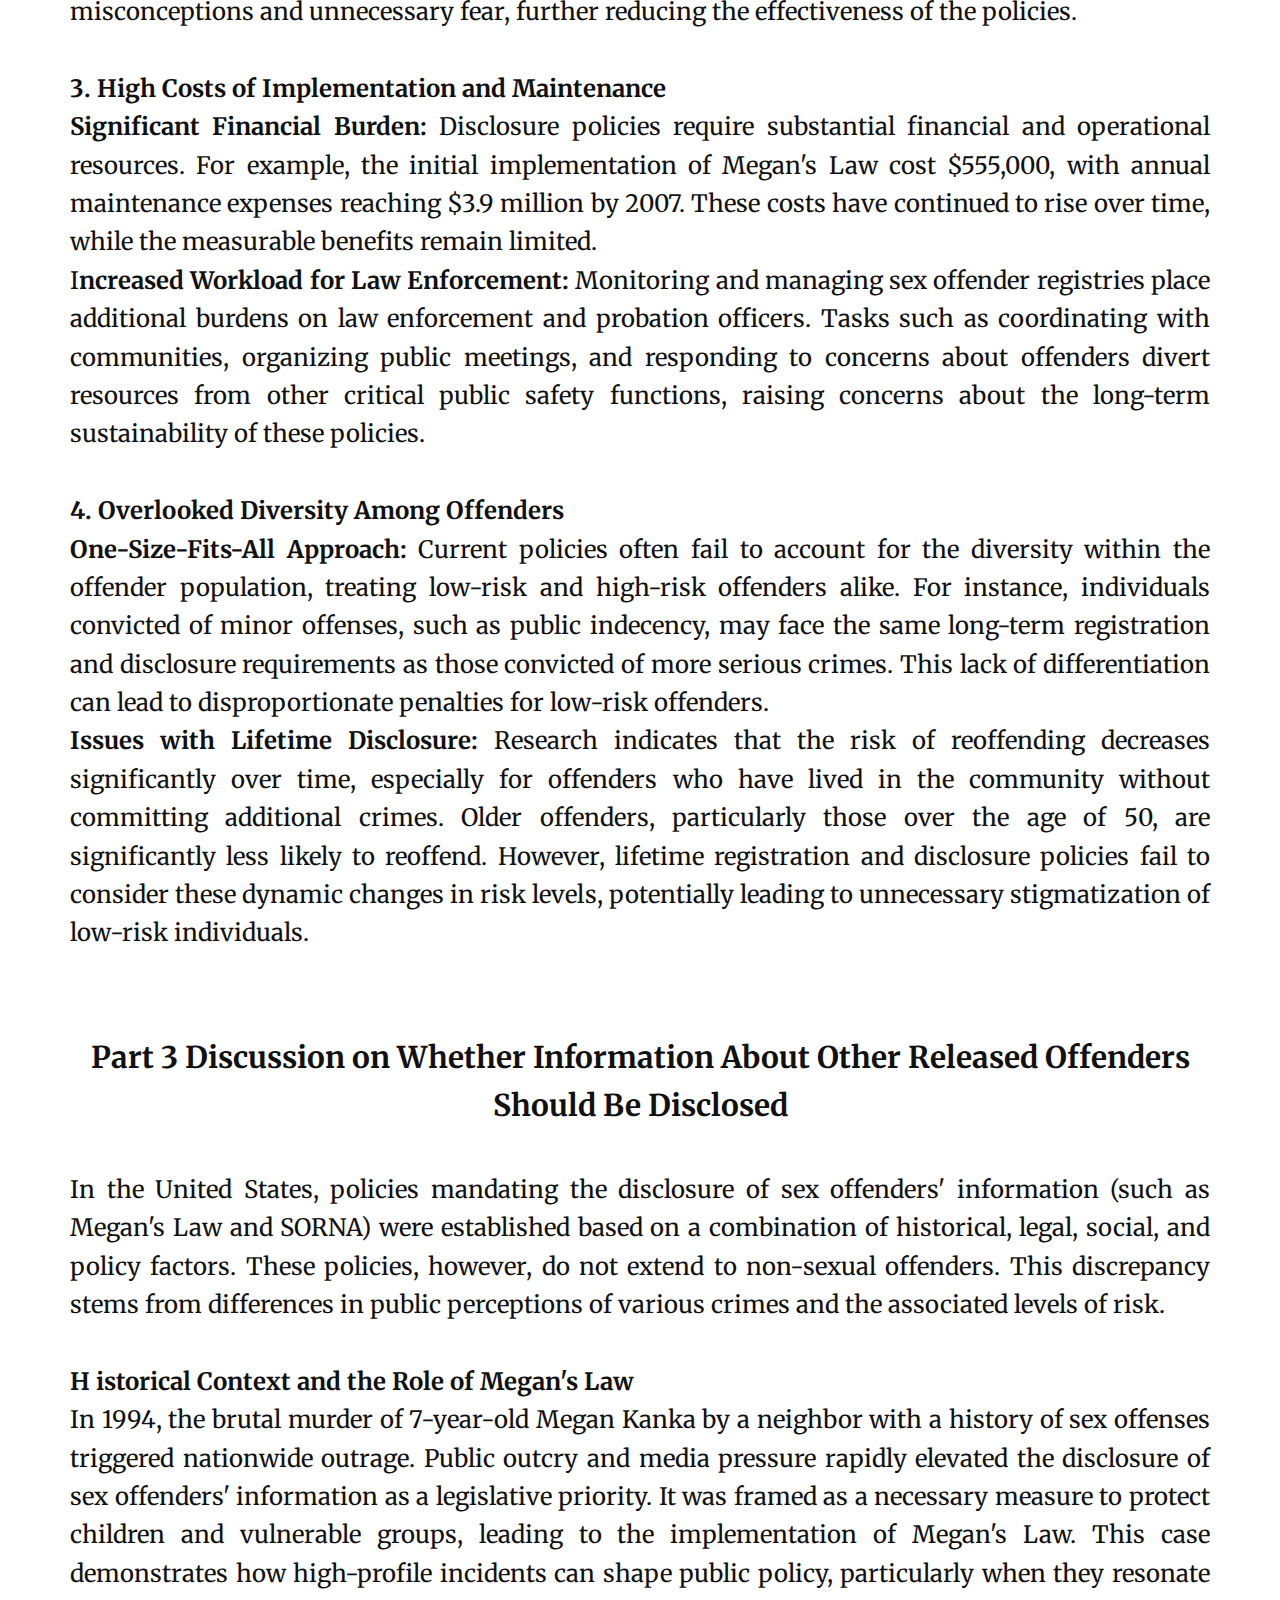
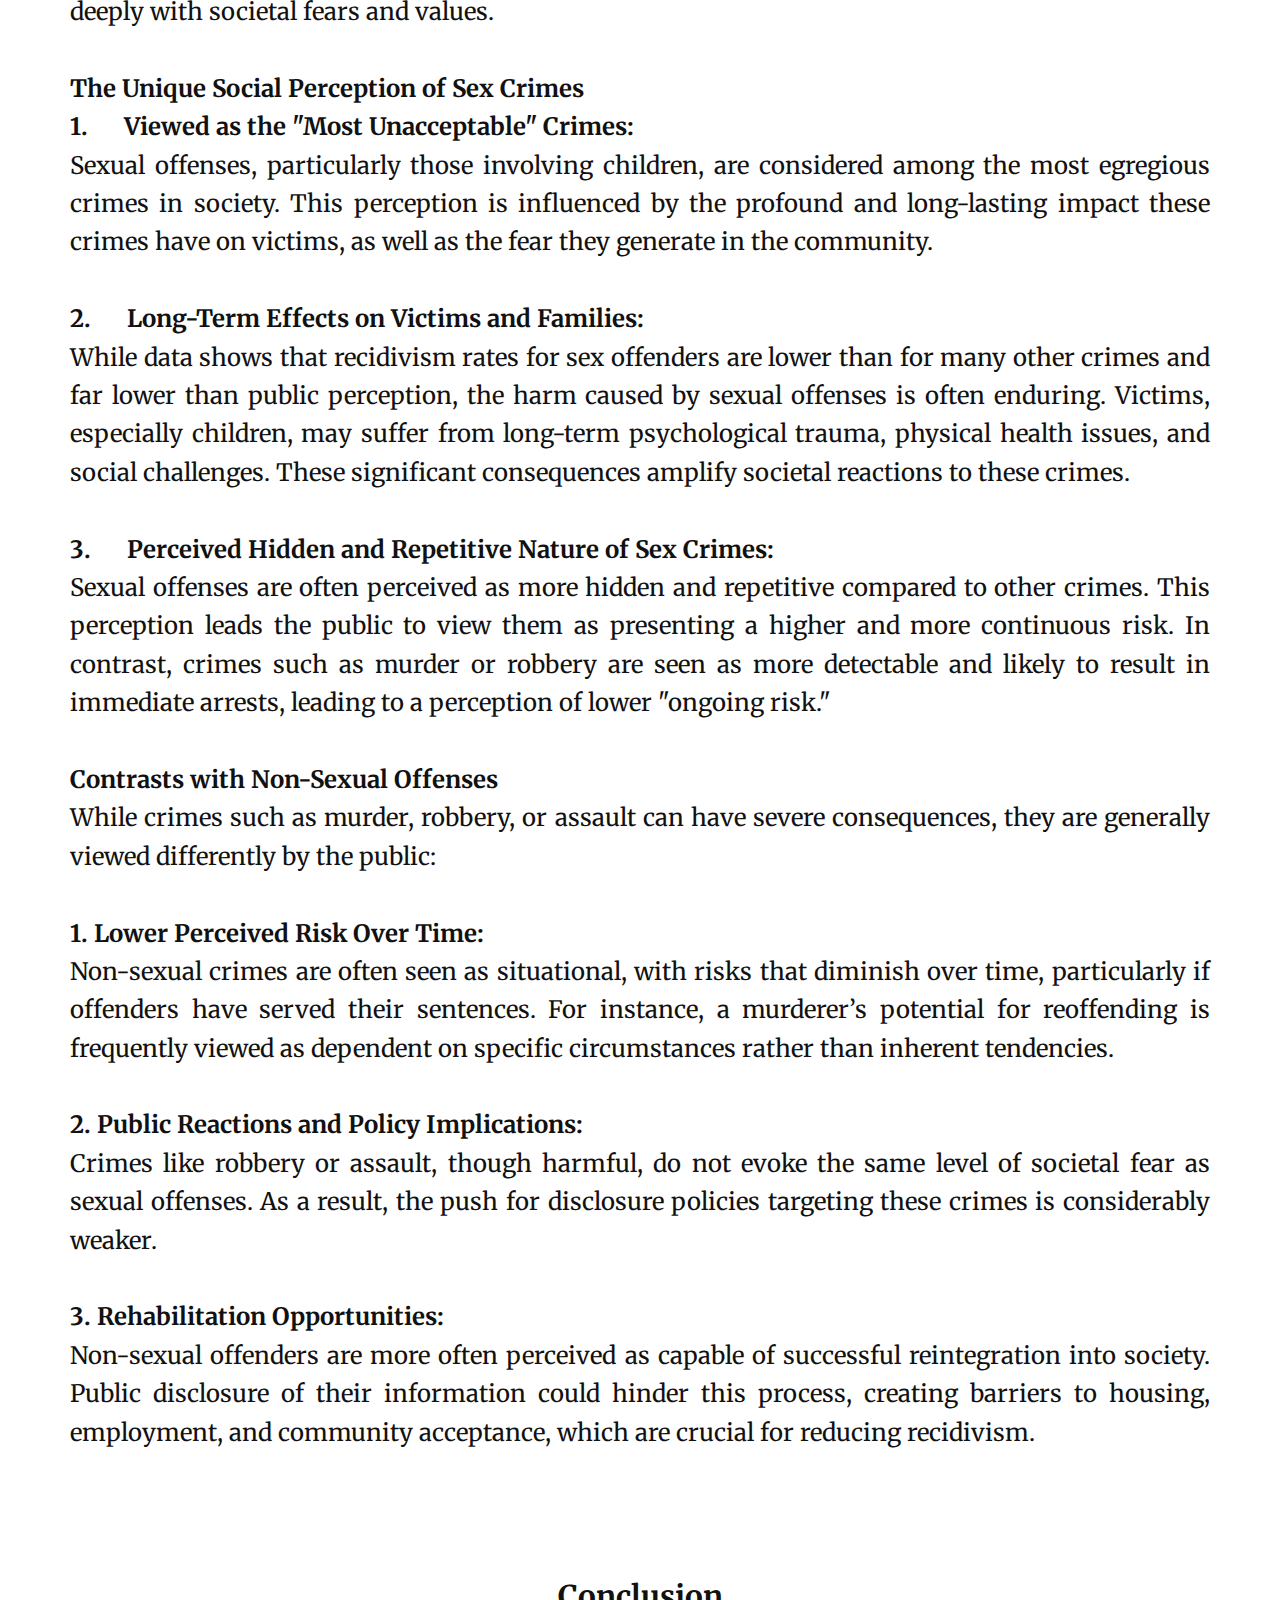
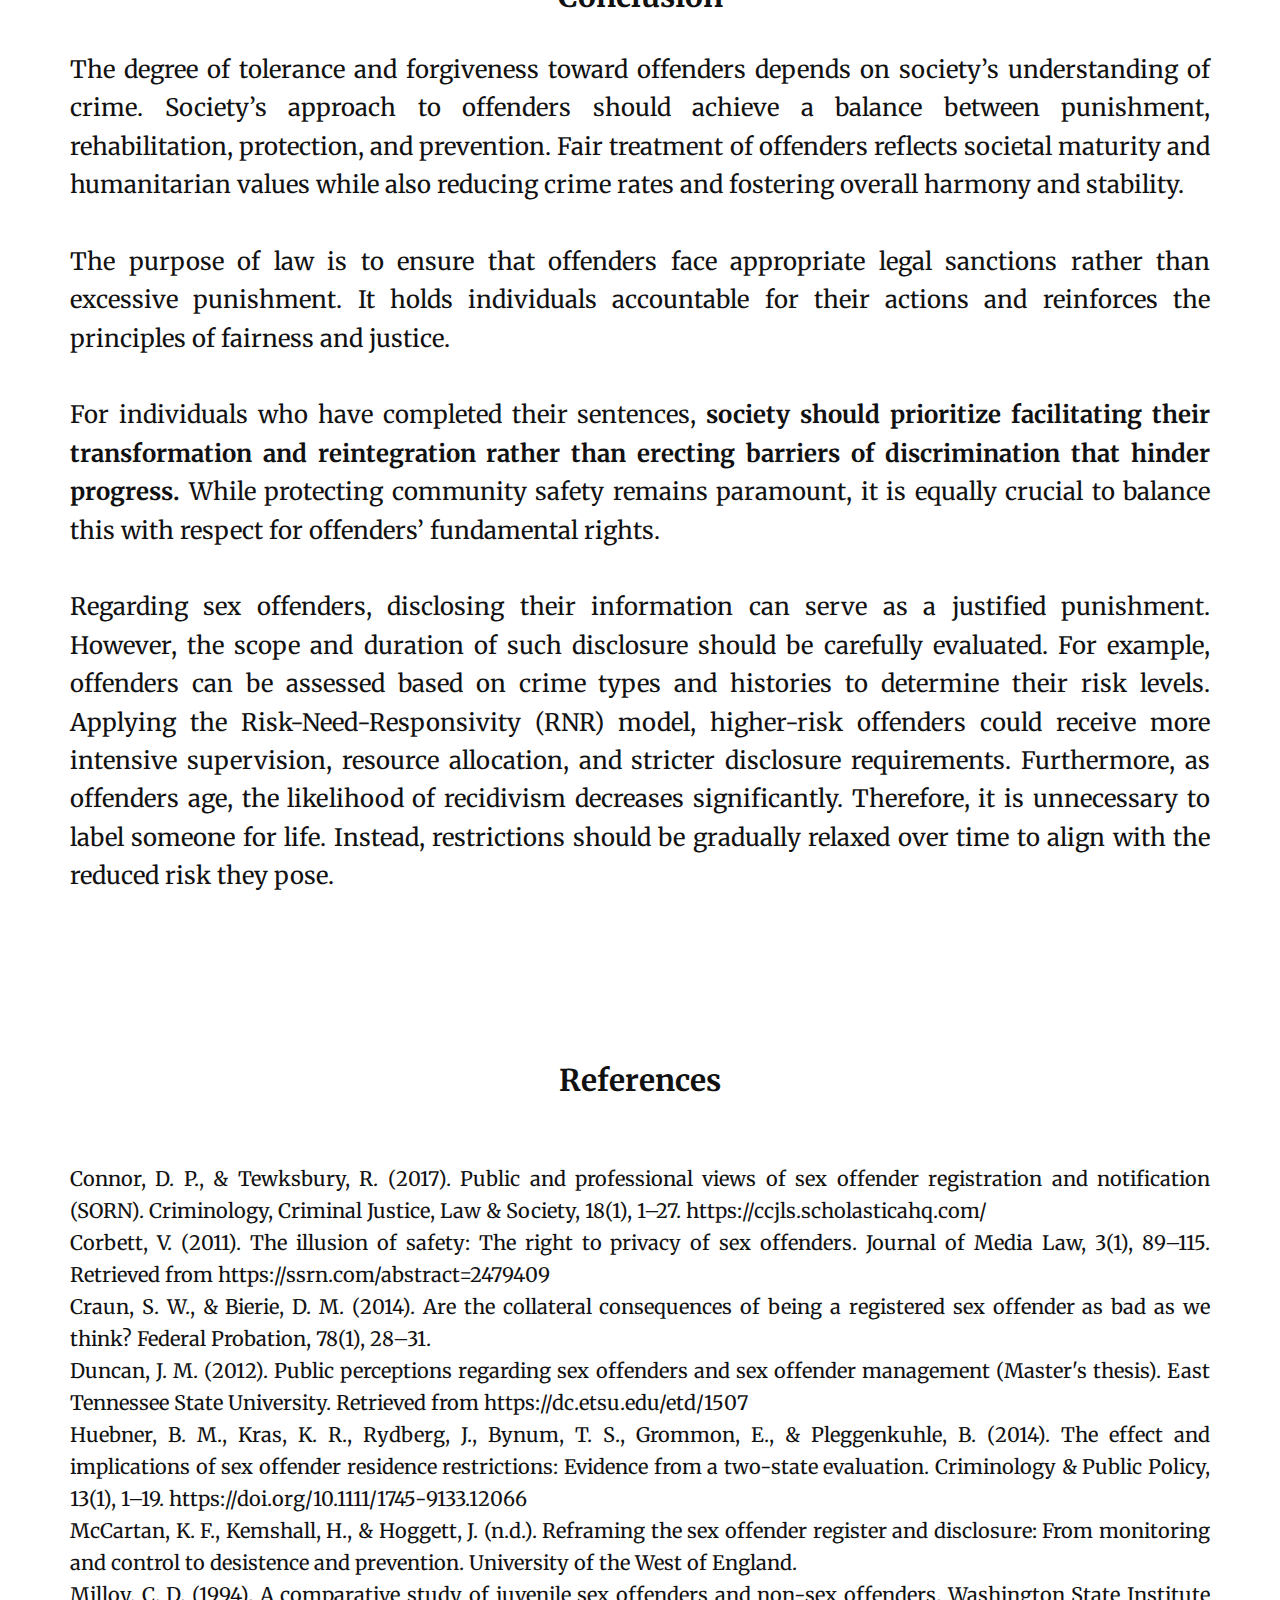
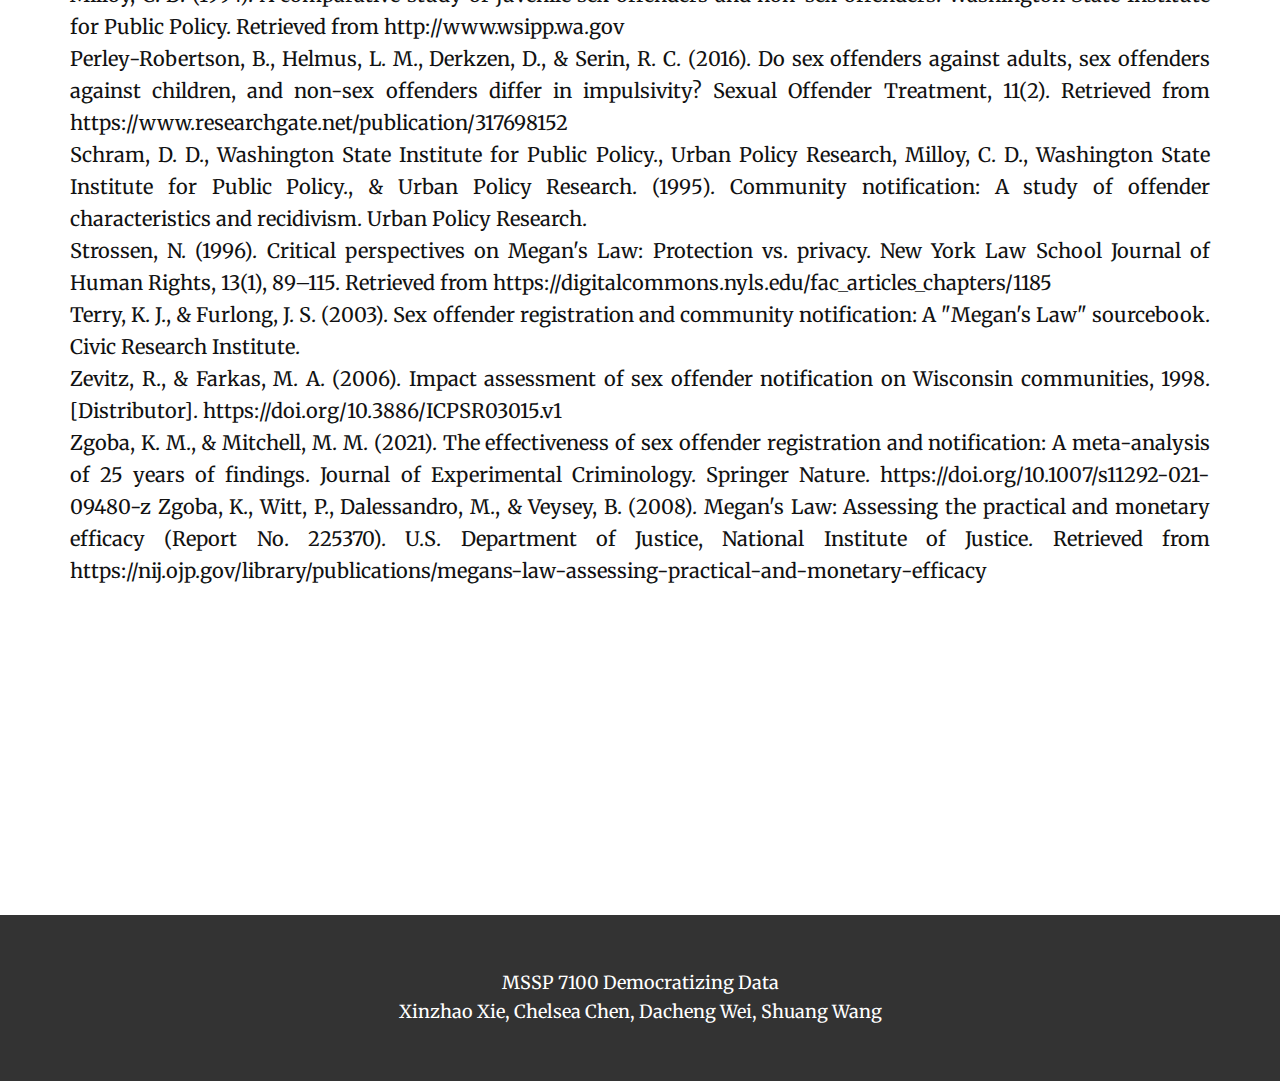
==== commit cc7b0697: "Update Page-1.html" ====
--- a/Page-1.html
+++ b/Page-1.html
@@ -378,13 +378,6 @@
         <p class="u-custom-font u-font-merriweather u-text u-text-1">MSSP 7100 Democratizing Data<br>Xinzhao Xie, Chelsea Chen, Dacheng Wei, Shuang Wang
         </p>
       </div></footer>
-    <section class="u-backlink u-clearfix u-grey-80">
-      <p class="u-text">
-        <span>This site was created with the </span>
-        <a class="u-link" href="https://nicepage.com/" target="_blank" rel="nofollow">
-          <span>Nicepage</span>
-        </a>
-      </p>
-    </section>
+
   
-</body></html>+</body></html>
